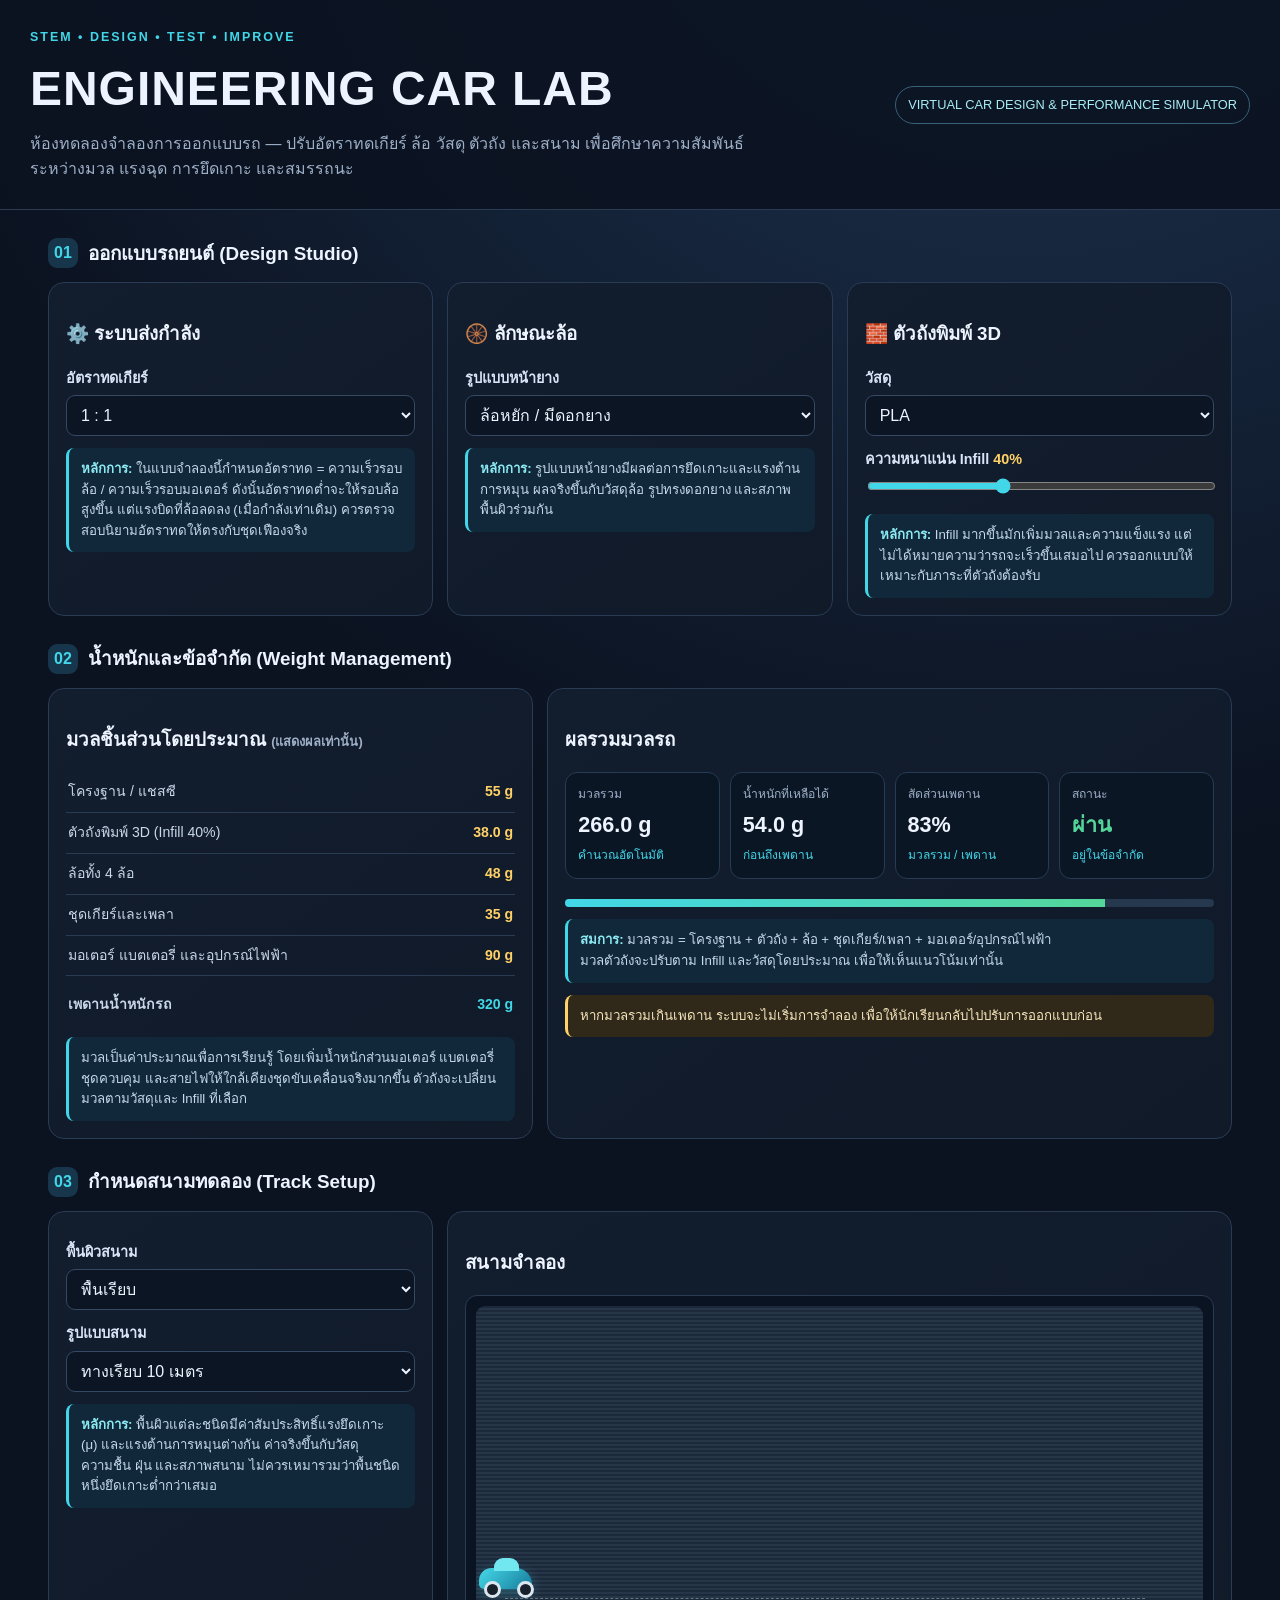
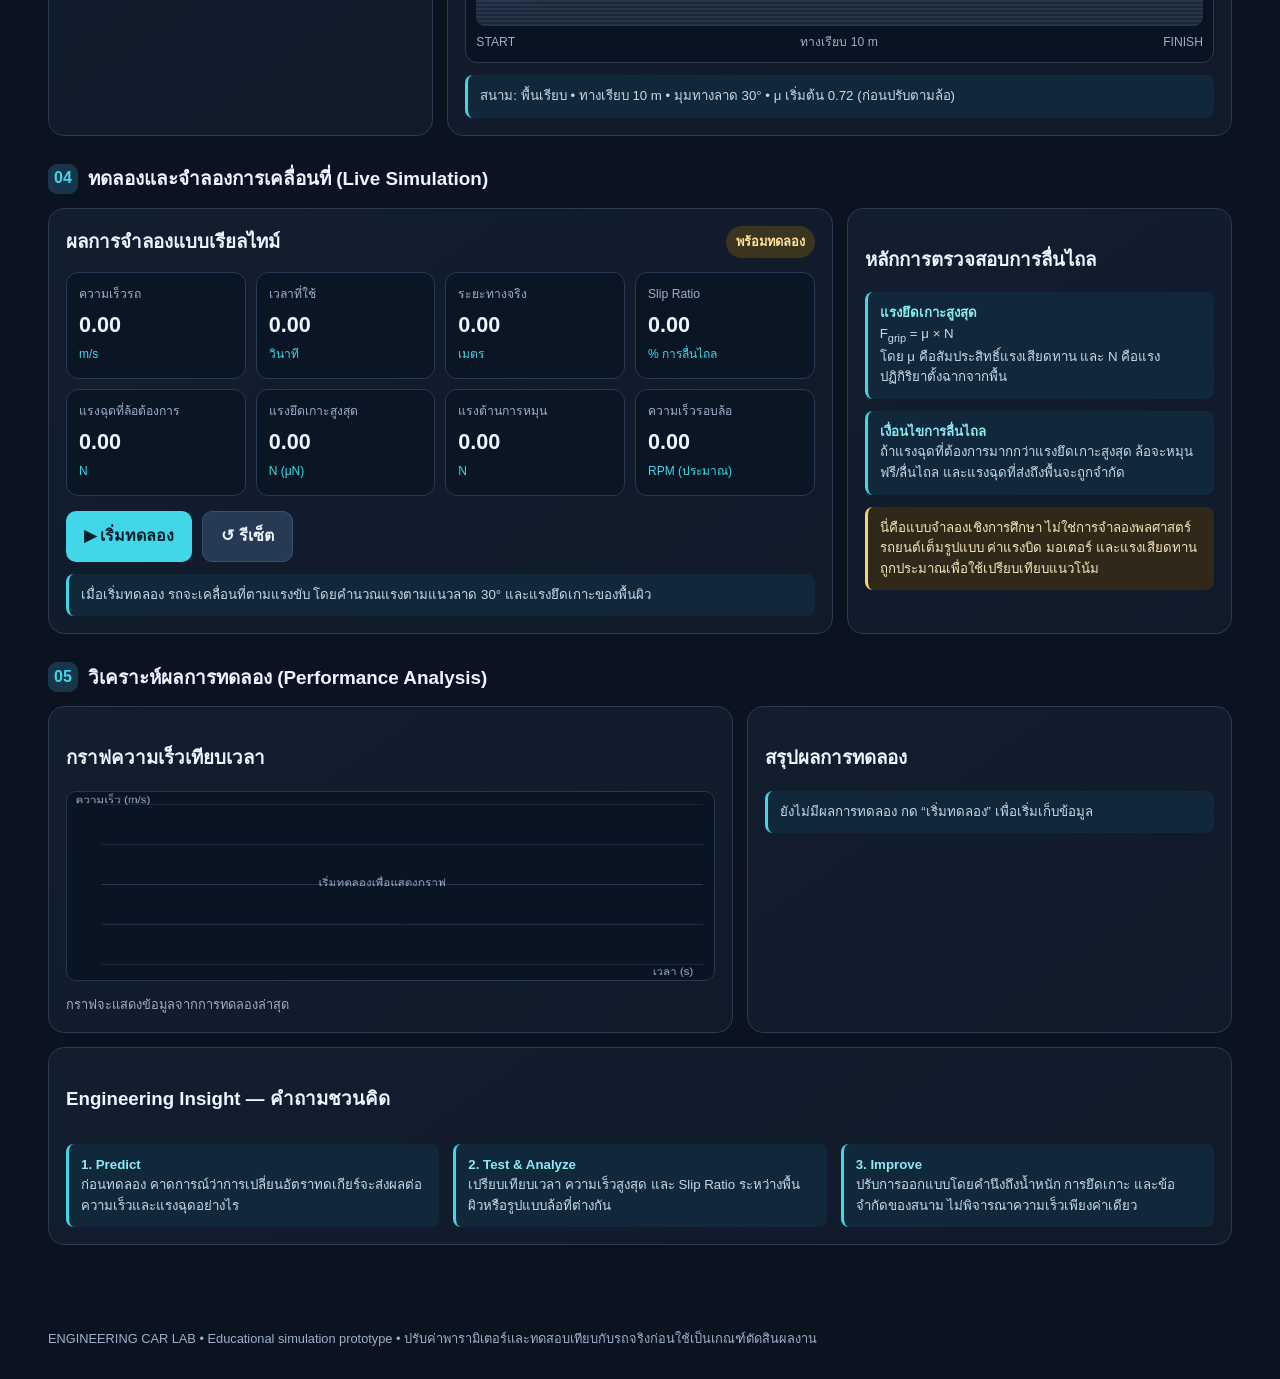
==== index.html @ c61f410b "Add files via upload" ====
<!DOCTYPE html>
<html lang="th">
<head>
<meta charset="UTF-8">
<meta name="viewport" content="width=device-width, initial-scale=1.0">
<meta name="theme-color" content="#101827">
<title>ENGINEERING CAR LAB | Virtual Car Simulator</title>
<style>
:root{--bg:#0b1220;--panel:#121d2e;--panel2:#17253a;--line:#2a3b54;--text:#edf4ff;--muted:#9eb0c8;--cyan:#42d7e8;--yellow:#ffd166;--green:#54d69a;--red:#ff7272;--purple:#a78bfa}
*{box-sizing:border-box}body{margin:0;background:radial-gradient(circle at 80% -10%,#203958 0,transparent 34%),var(--bg);color:var(--text);font-family:Inter,"Noto Sans Thai",Tahoma,sans-serif;line-height:1.55}
header{padding:28px max(20px,calc((100% - 1220px)/2));border-bottom:1px solid var(--line);background:#0b1220dd}
.eyebrow{color:var(--cyan);font-size:.78rem;font-weight:800;letter-spacing:.16em}.hero{display:flex;justify-content:space-between;gap:20px;align-items:center;flex-wrap:wrap}h1{margin:5px 0;font-size:clamp(1.8rem,4vw,3rem);letter-spacing:.02em}.subtitle{color:var(--muted);max-width:720px;margin:0}.tag{border:1px solid #386078;color:#a8edf5;padding:8px 12px;border-radius:999px;font-size:.8rem}
main{max-width:1220px;margin:24px auto;padding:0 18px 60px}.section-title{display:flex;align-items:center;gap:10px;margin:28px 0 14px}.section-title h2{font-size:1.18rem;margin:0}.num{display:grid;place-items:center;width:30px;height:30px;background:#18364b;color:var(--cyan);border-radius:9px;font-weight:800}
.grid{display:grid;grid-template-columns:repeat(12,1fr);gap:14px}.card{background:linear-gradient(145deg,var(--panel),#101a29);border:1px solid var(--line);border-radius:16px;padding:17px;min-width:0}.span-3{grid-column:span 3}.span-4{grid-column:span 4}.span-5{grid-column:span 5}.span-6{grid-column:span 6}.span-7{grid-column:span 7}.span-8{grid-column:span 8}.span-12{grid-column:span 12}
label{display:block;color:#d8e5f7;font-size:.9rem;font-weight:650;margin:12px 0 6px}select,input[type=number],input[type=range]{width:100%}select,input[type=number]{background:#0b1524;border:1px solid #354963;color:var(--text);border-radius:9px;padding:10px;font:inherit}input[type=range]{accent-color:var(--cyan)}.range-row{display:flex;justify-content:space-between;gap:10px;color:var(--muted);font-size:.82rem}.value{color:var(--yellow);font-weight:800}.hint{font-size:.8rem;color:var(--muted);margin:7px 0 0}.info{margin-top:12px;padding:11px 12px;background:#10283a;border-left:3px solid var(--cyan);border-radius:8px;color:#c5d9eb;font-size:.83rem}.info strong{color:#8ceaf3}.warn{border-left-color:var(--yellow);background:#302819;color:#f6e6bc}
button{border:0;border-radius:10px;padding:12px 18px;font:inherit;font-weight:800;cursor:pointer;transition:.15s}button:hover{transform:translateY(-1px);filter:brightness(1.08)}.primary{background:var(--cyan);color:#06202a}.secondary{background:#263a54;color:var(--text);border:1px solid #3a506d}.actions{display:flex;gap:10px;flex-wrap:wrap;margin-top:15px}
.weight-list{display:grid;gap:0;margin-top:10px}.weight-item{display:flex;justify-content:space-between;gap:12px;padding:9px 2px;border-bottom:1px solid var(--line);font-size:.88rem}.weight-item span{color:#c9d8e9}.weight-item strong{color:var(--yellow);white-space:nowrap}.weight-item.total{border:0;margin-top:5px;padding-top:13px;font-weight:800}.weight-item.total strong{color:var(--cyan)}
.kpis{display:grid;grid-template-columns:repeat(4,1fr);gap:10px}.kpi{background:#0b1625;border:1px solid #263b54;border-radius:12px;padding:12px}.kpi small{display:block;color:var(--muted);font-size:.76rem}.kpi strong{font-size:1.35rem;display:block;margin-top:4px}.kpi em{font-style:normal;color:var(--cyan);font-size:.75rem}
.track-wrap{background:#091321;border:1px solid #2a3c54;border-radius:12px;padding:10px;overflow:hidden}.track{height:320px;position:relative;border-radius:9px;overflow:hidden;background:repeating-linear-gradient(0deg,#273548 0 2px,#1b293a 2px 4px)}.track.grass{background:repeating-linear-gradient(135deg,#31583e 0 5px,#294b35 5px 9px)}.track.dust{background:radial-gradient(#a18a5b 1px,transparent 1.5px),#51452f;background-size:10px 10px}.track.slope:after{content:"";position:absolute;left:12%;top:292px;width:55%;height:0;border-top:2px solid #c5d4e4;transform:rotate(-30deg);transform-origin:left center;opacity:.95}.track-line{position:absolute;left:4%;width:88%;top:292px;border-top:1px dashed #dce6ef66}.track.mixed .track-line{left:4%;width:8%;right:auto}.track.slope:not(.mixed) .track-line{display:none}.car{position:absolute;left:4%;top:255px;width:68px;height:37px;transition:left .08s linear,top .08s linear,transform .08s linear;transform-origin:center center;z-index:2}.car-body{position:absolute;left:8px;top:7px;width:53px;height:21px;border-radius:13px 17px 5px 5px;background:linear-gradient(135deg,#46d9e9,#167b9a);box-shadow:0 4px 14px #42d7e855}.car-body:before{content:"";position:absolute;left:15px;top:-10px;width:25px;height:13px;border-radius:9px 9px 0 0;background:#72e7f0}.wheel{position:absolute;bottom:0;width:17px;height:17px;border:3px solid #dce6ef;border-radius:50%;background:#18202b}.wheel.one{left:13px}.wheel.two{right:5px}.wheel.spinning{animation:spin .18s linear infinite}@keyframes spin{to{transform:rotate(360deg)}}
.track-label{display:flex;justify-content:space-between;color:var(--muted);font-size:.76rem;margin-top:7px}.status{display:inline-flex;align-items:center;gap:7px;padding:6px 10px;border-radius:99px;background:#173c31;color:#8cf0bd;font-size:.8rem;font-weight:800}.status.bad{background:#492727;color:#ffaaaa}.status.neutral{background:#3b351f;color:#ffe19a}
table{width:100%;border-collapse:collapse;font-size:.86rem}th,td{padding:9px 8px;border-bottom:1px solid var(--line);text-align:left}th{color:#9fb4ce;font-weight:700}td{color:#e3edf9}.bar{height:8px;background:#26384e;border-radius:9px;overflow:hidden}.bar span{display:block;height:100%;background:linear-gradient(90deg,var(--cyan),var(--green));width:0}
canvas{width:100%;height:190px;background:#0a1523;border:1px solid #26384e;border-radius:10px}
footer{max-width:1220px;margin:auto;padding:0 18px 30px;color:var(--muted);font-size:.8rem}
@media(max-width:850px){.span-3,.span-4,.span-5,.span-6,.span-7,.span-8{grid-column:span 6}.kpis{grid-template-columns:repeat(2,1fr)}}
@media(max-width:560px){.span-3,.span-4,.span-5,.span-6,.span-7,.span-8,.span-12{grid-column:span 12}.kpis{grid-template-columns:repeat(2,1fr)}header{padding:22px 18px}.card{padding:14px}}
</style>
</head>
<body>
<header><div class="hero"><div><div class="eyebrow">STEM • DESIGN • TEST • IMPROVE</div><h1>ENGINEERING CAR LAB</h1><p class="subtitle">ห้องทดลองจำลองการออกแบบรถ — ปรับอัตราทดเกียร์ ล้อ วัสดุ ตัวถัง และสนาม เพื่อศึกษาความสัมพันธ์ระหว่างมวล แรงฉุด การยึดเกาะ และสมรรถนะ</p></div><div class="tag">VIRTUAL CAR DESIGN & PERFORMANCE SIMULATOR</div></div></header>
<main>
<div class="section-title"><span class="num">01</span><h2>ออกแบบรถยนต์ (Design Studio)</h2></div>
<div class="grid">
 <section class="card span-4">
  <h3>⚙️ ระบบส่งกำลัง</h3>
  <label for="gear">อัตราทดเกียร์</label><select id="gear"><option value="0.5">0.5 : 1</option><option value="1" selected>1 : 1</option><option value="2">2 : 1</option></select>
  <div class="info"><strong>หลักการ:</strong> ในแบบจำลองนี้กำหนดอัตราทด = ความเร็วรอบล้อ / ความเร็วรอบมอเตอร์ ดังนั้นอัตราทดต่ำจะให้รอบล้อสูงขึ้น แต่แรงบิดที่ล้อลดลง (เมื่อกำลังเท่าเดิม) ควรตรวจสอบนิยามอัตราทดให้ตรงกับชุดเฟืองจริง</div>
 </section>
 <section class="card span-4">
  <h3>🛞 ลักษณะล้อ</h3>
  <label for="wheel">รูปแบบหน้ายาง</label><select id="wheel"><option value="smooth">ล้อเรียบ</option><option value="tread" selected>ล้อหยัก / มีดอกยาง</option></select>
  <div class="info"><strong>หลักการ:</strong> รูปแบบหน้ายางมีผลต่อการยึดเกาะและแรงต้านการหมุน ผลจริงขึ้นกับวัสดุล้อ รูปทรงดอกยาง และสภาพพื้นผิวร่วมกัน</div>
 </section>
 <section class="card span-4">
  <h3>🧱 ตัวถังพิมพ์ 3D</h3>
  <label for="material">วัสดุ</label><select id="material"><option value="PLA">PLA</option><option value="PETG">PETG</option></select>
  <label for="infill">ความหนาแน่น Infill <span class="value" id="infillVal">40%</span></label><input id="infill" type="range" min="15" max="80" step="5" value="40">
  <div class="info"><strong>หลักการ:</strong> Infill มากขึ้นมักเพิ่มมวลและความแข็งแรง แต่ไม่ได้หมายความว่ารถจะเร็วขึ้นเสมอไป ควรออกแบบให้เหมาะกับภาระที่ตัวถังต้องรับ</div>
 </section>
</div>
<div class="section-title"><span class="num">02</span><h2>น้ำหนักและข้อจำกัด (Weight Management)</h2></div>
<div class="grid">
 <section class="card span-5">
  <h3>มวลชิ้นส่วนโดยประมาณ <span class="hint">(แสดงผลเท่านั้น)</span></h3>
  <div class="weight-list">
   <div class="weight-item"><span>โครงฐาน / แชสซี</span><strong>55 g</strong></div>
   <div class="weight-item"><span>ตัวถังพิมพ์ 3D (Infill 40%)</span><strong id="bodyMassDisplay">38.0 g</strong></div>
   <div class="weight-item"><span>ล้อทั้ง 4 ล้อ</span><strong>48 g</strong></div>
   <div class="weight-item"><span>ชุดเกียร์และเพลา</span><strong>35 g</strong></div>
   <div class="weight-item"><span>มอเตอร์ แบตเตอรี่ และอุปกรณ์ไฟฟ้า</span><strong>90 g</strong></div>
   <div class="weight-item total"><span>เพดานน้ำหนักรถ</span><strong>320 g</strong></div>
  </div>
  <div class="info">มวลเป็นค่าประมาณเพื่อการเรียนรู้ โดยเพิ่มน้ำหนักส่วนมอเตอร์ แบตเตอรี่ ชุดควบคุม และสายไฟให้ใกล้เคียงชุดขับเคลื่อนจริงมากขึ้น ตัวถังจะเปลี่ยนมวลตามวัสดุและ Infill ที่เลือก</div>
 </section>
 <section class="card span-7">
  <h3>ผลรวมมวลรถ</h3><div class="kpis">
   <div class="kpi"><small>มวลรวม</small><strong id="totalMass">— g</strong><em>คำนวณอัตโนมัติ</em></div>
   <div class="kpi"><small>น้ำหนักที่เหลือได้</small><strong id="remaining">— g</strong><em>ก่อนถึงเพดาน</em></div>
   <div class="kpi"><small>สัดส่วนเพดาน</small><strong id="massPct">—%</strong><em>มวลรวม / เพดาน</em></div>
   <div class="kpi"><small>สถานะ</small><strong id="massStatus">—</strong><em id="massStatusSub">ตรวจสอบน้ำหนัก</em></div>
  </div>
  <div style="margin:20px 0 8px" class="bar"><span id="massBar"></span></div>
  <div class="info"><strong>สมการ:</strong> มวลรวม = โครงฐาน + ตัวถัง + ล้อ + ชุดเกียร์/เพลา + มอเตอร์/อุปกรณ์ไฟฟ้า<br>มวลตัวถังจะปรับตาม Infill และวัสดุโดยประมาณ เพื่อให้เห็นแนวโน้มเท่านั้น</div>
  <div class="info warn">หากมวลรวมเกินเพดาน ระบบจะไม่เริ่มการจำลอง เพื่อให้นักเรียนกลับไปปรับการออกแบบก่อน</div>
 </section>
</div>
<div class="section-title"><span class="num">03</span><h2>กำหนดสนามทดลอง (Track Setup)</h2></div>
<div class="grid">
 <section class="card span-4">
  <label for="surface">พื้นผิวสนาม</label><select id="surface"><option value="smooth">พื้นเรียบ</option><option value="dust">พื้นฝุ่น</option><option value="grass">พื้นหญ้า</option></select>
  <label for="course">รูปแบบสนาม</label><select id="course"><option value="flat">ทางเรียบ 10 เมตร</option><option value="slope">ทางลาด 30°</option><option value="mixed">สนามผสม: ทางเรียบ 5 m → ทางลาด 30°</option></select>
  <div class="info"><strong>หลักการ:</strong> พื้นผิวแต่ละชนิดมีค่าสัมประสิทธิ์แรงยึดเกาะ (μ) และแรงต้านการหมุนต่างกัน ค่าจริงขึ้นกับวัสดุ ความชื้น ฝุ่น และสภาพสนาม ไม่ควรเหมารวมว่าพื้นชนิดหนึ่งยึดเกาะต่ำกว่าเสมอ</div>
 </section>
 <section class="card span-8">
  <h3>สนามจำลอง</h3><div class="track-wrap"><div class="track" id="track"><div class="track-line"></div><div class="car" id="car"><div class="car-body"></div><div class="wheel one" id="wheel1"></div><div class="wheel two" id="wheel2"></div></div></div><div class="track-label"><span>START</span><span id="trackMid">ระยะทางจำลอง 10 m</span><span>FINISH</span></div></div>
  <div class="info" id="trackInfo">เลือกพื้นผิวและรูปแบบสนามเพื่อดูคำอธิบายก่อนเริ่มทดลอง</div>
 </section>
</div>
<div class="section-title"><span class="num">04</span><h2>ทดลองและจำลองการเคลื่อนที่ (Live Simulation)</h2></div>
<div class="grid">
 <section class="card span-8">
  <div style="display:flex;justify-content:space-between;gap:12px;align-items:center;flex-wrap:wrap"><h3 style="margin:0">ผลการจำลองแบบเรียลไทม์</h3><span class="status neutral" id="runStatus">พร้อมทดลอง</span></div>
  <div class="kpis" style="margin-top:14px">
   <div class="kpi"><small>ความเร็วรถ</small><strong id="speed">0.00</strong><em>m/s</em></div>
   <div class="kpi"><small>เวลาที่ใช้</small><strong id="time">0.00</strong><em>วินาที</em></div>
   <div class="kpi"><small>ระยะทางจริง</small><strong id="distance">0.00</strong><em>เมตร</em></div>
   <div class="kpi"><small>Slip Ratio</small><strong id="slip">0</strong><em>% การลื่นไถล</em></div>
  </div>
  <div class="kpis" style="margin-top:10px">
   <div class="kpi"><small>แรงฉุดที่ล้อต้องการ</small><strong id="driveForce">0</strong><em>N</em></div>
   <div class="kpi"><small>แรงยึดเกาะสูงสุด</small><strong id="gripForce">0</strong><em>N (μN)</em></div>
   <div class="kpi"><small>แรงต้านการหมุน</small><strong id="rolling">0</strong><em>N</em></div>
   <div class="kpi"><small>ความเร็วรอบล้อ</small><strong id="rpm">0</strong><em>RPM (ประมาณ)</em></div>
  </div>
  <div class="actions"><button class="primary" id="startBtn">▶ เริ่มทดลอง</button><button class="secondary" id="resetBtn">↺ รีเซ็ต</button></div>
  <div class="info" id="explain">เมื่อเริ่มทดลอง รถจะเร่งตามแรงขับที่แบบจำลองกำหนด และตรวจสอบว่าแรงฉุดที่ต้องการมากกว่าแรงยึดเกาะสูงสุดหรือไม่</div>
 </section>
 <section class="card span-4">
  <h3>หลักการตรวจสอบการลื่นไถล</h3>
  <div class="info"><strong>แรงยึดเกาะสูงสุด</strong><br>F<sub>grip</sub> = μ × N<br>โดย μ คือสัมประสิทธิ์แรงเสียดทาน และ N คือแรงปฏิกิริยาตั้งฉากจากพื้น</div>
  <div class="info"><strong>เงื่อนไขการลื่นไถล</strong><br>ถ้าแรงฉุดที่ต้องการมากกว่าแรงยึดเกาะสูงสุด ล้อจะหมุนฟรี/ลื่นไถล และแรงฉุดที่ส่งถึงพื้นจะถูกจำกัด</div>
  <div class="info warn">นี่คือแบบจำลองเชิงการศึกษา ไม่ใช่การจำลองพลศาสตร์รถยนต์เต็มรูปแบบ ค่าแรงบิด มอเตอร์ และแรงเสียดทานถูกประมาณเพื่อใช้เปรียบเทียบแนวโน้ม</div>
 </section>
</div>
<div class="section-title"><span class="num">05</span><h2>วิเคราะห์ผลการทดลอง (Performance Analysis)</h2></div>
<div class="grid">
 <section class="card span-7">
  <h3>กราฟความเร็วเทียบเวลา</h3><canvas id="chart" width="900" height="300"></canvas><p class="hint">กราฟจะแสดงข้อมูลจากการทดลองล่าสุด</p>
 </section>
 <section class="card span-5">
  <h3>สรุปผลการทดลอง</h3><div id="resultSummary" class="info">ยังไม่มีผลการทดลอง กด “เริ่มทดลอง” เพื่อเริ่มเก็บข้อมูล</div>
  </section>
 <section class="card span-12">
  <h3>Engineering Insight — คำถามชวนคิด</h3>
  <div class="grid">
   <div class="span-4"><div class="info"><strong>1. Predict</strong><br>ก่อนทดลอง คาดการณ์ว่าการเปลี่ยนอัตราทดเกียร์จะส่งผลต่อความเร็วและแรงฉุดอย่างไร</div></div>
   <div class="span-4"><div class="info"><strong>2. Test & Analyze</strong><br>เปรียบเทียบเวลา ความเร็วสูงสุด และ Slip Ratio ระหว่างพื้นผิวหรือรูปแบบล้อที่ต่างกัน</div></div>
   <div class="span-4"><div class="info"><strong>3. Improve</strong><br>ปรับการออกแบบโดยคำนึงถึงน้ำหนัก การยึดเกาะ และข้อจำกัดของสนาม ไม่พิจารณาความเร็วเพียงค่าเดียว</div></div>
  </div>
 </section>
</div>
</main>
<footer>ENGINEERING CAR LAB • Educational simulation prototype • ปรับค่าพารามิเตอร์และทดสอบเทียบกับรถจริงก่อนใช้เป็นเกณฑ์ตัดสินผลงาน</footer>
<script>
const $=id=>document.getElementById(id);
const fixedMass={chassis:55,bodyBase:38,wheels:48,gears:35,electrics:90,limit:320};
let running=false,raf=null,samples=[];
const surfaceData={
 smooth:{mu:.72,rr:.025,name:'พื้นเรียบ'},
 dust:{mu:.42,rr:.055,name:'พื้นฝุ่น'},
 grass:{mu:.58,rr:.09,name:'พื้นหญ้า'}
};
const DEG30=Math.PI/6, COS30=Math.cos(DEG30), SIN30=Math.sin(DEG30);
function num(id){return Math.max(0,Number($(id).value)||0)}
function bodyMass(){return fixedMass.bodyBase*(num('infill')/40)*($('material').value==='PETG'?1.08:1)}
function config(){
 const gear=Number($('gear').value)||1;
 const tread=$('wheel').value==='tread';
 const surface=surfaceData[$('surface').value];
 const mass=fixedMass.chassis+bodyMass()+fixedMass.wheels+fixedMass.gears+fixedMass.electrics;
 // แรงบิดมอเตอร์ประมาณ 0.045 N·m; อัตราทดต่ำเพิ่มแรงบิดที่ล้อ
 const motorTorque=.045,wheelRadius=.032,motorRpm=9000;
 const wheelTorque=motorTorque/gear*.82;
 const drive=wheelTorque/wheelRadius;
 const mu=surface.mu*(tread?1.16:.88);
 const rr=surface.rr*(tread?1.12:.9);
 return {gear,tread,mass,limit:fixedMass.limit,mu,rr,drive,motorRpm,wheelRadius,surface};
}
function updateMass(){
 $('infillVal').textContent=num('infill')+'%';
 const c=config(),remaining=c.limit-c.mass,pct=c.mass/c.limit*100;
 $('bodyMassDisplay').textContent=bodyMass().toFixed(1)+' g';
 $('totalMass').textContent=c.mass.toFixed(1)+' g';
 $('remaining').textContent=remaining.toFixed(1)+' g';
 $('massPct').textContent=pct.toFixed(0)+'%';
 $('massStatus').textContent=remaining>=0?'ผ่าน':'เกิน';
 $('massStatus').style.color=remaining>=0?'var(--green)':'var(--red)';
 $('massStatusSub').textContent=remaining>=0?'อยู่ในข้อจำกัด':'ต้องลด Infill หรือปรับวัสดุตัวถัง';
 $('massBar').style.width=Math.min(100,pct)+'%';
 $('massBar').style.background=remaining>=0?'linear-gradient(90deg,var(--cyan),var(--green))':'var(--red)';
 updateTrack();
}
function targetDistance(course){return course==='slope'?5:10}
function trackGeometry(){
 const track=$('track');
 const width=track.clientWidth||800;
 const rampRun=width*.55;
 const rampRise=rampRun*SIN30;
 const startX=width*.12;
 const baseY=292;
 return {width,rampRun,rampRise,startX,baseY};
}
function updateTrack(){
 const surf=$('surface').value,course=$('course').value,track=$('track');
 track.className='track '+(surf==='grass'?'grass':surf==='dust'?'dust':'')+
  (course==='flat'?'':' slope')+(course==='mixed'?' mixed':'');
 const names={flat:'ทางเรียบ 10 m',slope:'ทางลาด 30°',mixed:'ทางเรียบ 5 m → ทางลาด 30°'};
 $('trackMid').textContent=names[course];
 $('trackInfo').textContent=`สนาม: ${surfaceData[surf].name} • ${names[course]} • มุมทางลาด 30° • μ เริ่มต้น ${surfaceData[surf].mu.toFixed(2)} (ก่อนปรับตามล้อ)`;
 placeCar(0,course);
}
function placeCar(x,course){
 const car=$('car'),g=trackGeometry(),carW=68,carH=37;
 let left,top,tilt=0;
 if(course==='flat'){
  const p=Math.max(0,Math.min(1,x/10));
  left=(g.width*.04+p*g.width*.88)-carW/2;
  top=g.baseY-carH;
 }else if(course==='slope'){
  const p=Math.max(0,Math.min(1,x/5));
  const along=p*g.rampRun;
  left=g.startX+along*COS30-carW/2;
  top=g.baseY-along*SIN30-carH;
  tilt=-30;
 }else{
  if(x<=5){
   const p=Math.max(0,Math.min(1,x/5));
   left=(g.width*.04+p*(g.startX-g.width*.04))-carW/2;
   top=g.baseY-carH;
  }else{
   const p=Math.max(0,Math.min(1,(x-5)/5));
   const along=p*g.rampRun;
   left=g.startX+along*COS30-carW/2;
   top=g.baseY-along*SIN30-carH;
   tilt=-30;
  }
 }
 car.style.left=left+'px';
 car.style.top=Math.max(0,Math.min(g.baseY-carH,top))+'px';
 car.style.transform=`rotate(${tilt}deg)`;
}
function drawChart(data){
 const c=$('chart'),ctx=c.getContext('2d'),w=c.width,h=c.height;
 ctx.clearRect(0,0,w,h);ctx.strokeStyle='#2a3b54';ctx.lineWidth=1;
 for(let i=0;i<5;i++){const y=20+i*(h-45)/4;ctx.beginPath();ctx.moveTo(48,y);ctx.lineTo(w-15,y);ctx.stroke();}
 ctx.fillStyle='#9eb0c8';ctx.font='16px sans-serif';ctx.fillText('ความเร็ว (m/s)',12,18);ctx.fillText('เวลา (s)',w-85,h-8);
 if(!data.length){ctx.fillText('เริ่มทดลองเพื่อแสดงกราฟ',w/2-100,h/2);return;}
 const maxT=Math.max(1,data[data.length-1].t),maxV=Math.max(1,...data.map(d=>d.v))*1.15;
 ctx.strokeStyle='#42d7e8';ctx.lineWidth=4;ctx.beginPath();
 data.forEach((d,i)=>{const px=48+d.t/maxT*(w-70),py=h-30-d.v/maxV*(h-60);if(i===0)ctx.moveTo(px,py);else ctx.lineTo(px,py);});
 ctx.stroke();
}
function reset(){
 running=false;if(raf)cancelAnimationFrame(raf);raf=null;
 placeCar(0,$('course').value);
 $('wheel1').classList.remove('spinning');$('wheel2').classList.remove('spinning');
 ['speed','time','distance','slip','driveForce','gripForce','rolling','rpm'].forEach(id=>$(id).textContent='0.00');
 $('runStatus').textContent='พร้อมทดลอง';$('runStatus').className='status neutral';$('startBtn').disabled=false;
 $('explain').textContent='เมื่อเริ่มทดลอง รถจะเคลื่อนที่ตามแรงขับ โดยคำนวณแรงตามแนวลาด 30° และแรงยึดเกาะของพื้นผิว';
 $('resultSummary').textContent='ยังไม่มีผลการทดลอง กด “เริ่มทดลอง” เพื่อเริ่มเก็บข้อมูล';
 samples=[];drawChart([]);
}
function renderLive(s){
 $('speed').textContent=s.v.toFixed(2);$('time').textContent=s.t.toFixed(2);
 $('distance').textContent=s.x.toFixed(2);$('slip').textContent=(s.slip*100).toFixed(1);
 $('driveForce').textContent=s.drive.toFixed(2);$('gripForce').textContent=s.grip.toFixed(2);
 $('rolling').textContent=s.rolling.toFixed(2);
 $('rpm').textContent=(s.v/(2*Math.PI*s.c.wheelRadius)*60*(1+s.slip)).toFixed(0);
 placeCar(s.x,s.course);
 $('wheel1').classList.toggle('spinning',s.slip>.03);$('wheel2').classList.toggle('spinning',s.slip>.03);
 if(s.slip>.03){
  $('runStatus').textContent='ตรวจพบการลื่นไถล';$('runStatus').className='status bad';
  $('explain').textContent=`แรงฉุดที่มอเตอร์ส่งต้องการ ${s.drive.toFixed(2)} N มากกว่าแรงยึดเกาะสูงสุด ${s.grip.toFixed(2)} N จึงเกิดการลื่นไถล`;
 }else if(s.stalled){
  $('runStatus').textContent='แรงขับไม่เพียงพอ';$('runStatus').className='status bad';
  $('explain').textContent='แรงขับไม่เพียงพอที่จะเอาชนะแรงโน้มถ่วงและแรงต้านบนทางลาด รถจึงไม่สามารถไต่ขึ้นต่อได้';
 }else{
  $('runStatus').textContent='รถกำลังเคลื่อนที่';$('runStatus').className='status';
  $('explain').textContent=s.onSlope?'รถกำลังไต่ทางลาด โดยแรงโน้มถ่วงที่ต้านการเคลื่อนที่คำนวณจาก m × g × sin(30°)':'รถกำลังเคลื่อนที่บนทางเรียบ';
 }
}
function finish(r){
 running=false;$('startBtn').disabled=false;
 $('runStatus').textContent=r.passed?'สิ้นสุดการทดลอง':(r.stalled?'หยุดบนทางลาด':'ยังไม่ถึงเส้นชัย');
 $('runStatus').className=r.passed?'status':'status bad';
 $('distance').textContent=r.x.toFixed(2);
 const ending=r.passed?'รถเคลื่อนที่ถึงเส้นชัยแล้ว':r.stalled?'แรงขับไม่เพียงพอ รถจึงหยุดบนทางลาด':'รถยังไม่ถึงระยะเป้าหมายภายในเวลาจำลอง';
 $('resultSummary').innerHTML=`<strong>${r.passed?'ผ่านสนามจำลอง':'ไม่ผ่านสนามจำลอง'}</strong><br>${ending}<br>เวลา ${r.t.toFixed(2)} s • ความเร็วสูงสุด ${r.maxV.toFixed(2)} m/s<br>Slip Ratio สูงสุด ${(r.maxSlip*100).toFixed(1)}%<br>ระยะทาง ${r.x.toFixed(2)} / ${r.target.toFixed(2)} m<br>มวลรถ ${r.c.mass.toFixed(1)} g / เพดาน ${r.c.limit} g<br><span style="color:var(--muted)">เกียร์ ${r.c.gear}:1 • ${r.c.tread?'ล้อหยัก':'ล้อเรียบ'} • ${$('material').value} Infill ${num('infill')}% • ${r.c.surface.name}</span>`;
 drawChart(samples);
 $('explain').textContent=ending+' สามารถปรับอัตราทดเกียร์ พื้นผิว และน้ำหนักเพื่อทดลองซ้ำได้';
}
function run(){
 if(running)return;
 const c=config();
 if(c.mass>c.limit){
  $('runStatus').textContent='น้ำหนักเกิน';$('runStatus').className='status bad';
  $('explain').textContent=`รถมีมวล ${c.mass.toFixed(1)} g เกินเพดาน ${c.limit} g กรุณาลด Infill หรือปรับวัสดุตัวถังก่อนเริ่มทดลอง`;
  return;
 }
 reset();running=true;$('startBtn').disabled=true;
 $('runStatus').textContent='กำลังทดลอง';$('runStatus').className='status';
 const course=$('course').value,target=targetDistance(course),mass=c.mass/1000,g=9.81,dt=.02;
 let t=0,x=0,v=0,maxSlip=0,maxV=0,slip=0,stalledFor=0,stalled=false;
 samples=[];let last=performance.now(),accum=0;
 function step(now){
  if(!running)return;
  accum=Math.min(.15,accum+(now-last)/1000);last=now;
  while(accum>=dt){
   const onSlope=course==='slope'||(course==='mixed'&&x>=5);
   const angle=onSlope?DEG30:0;
   const normal=mass*g*Math.cos(angle);
   const grip=c.mu*normal;
   const gravityAlong=mass*g*Math.sin(angle);
   const rolling=c.rr*normal;
   const traction=Math.min(c.drive,grip);
   slip=c.drive>grip?Math.min(1,(c.drive-grip)/Math.max(c.drive,.001)):0;
   const netForce=traction-rolling-gravityAlong;
   const acceleration=netForce/mass;

   if(v<=0 && acceleration<=0){
    v=0;stalledFor+=dt;
   }else{
    v=Math.max(0,Math.min(5.5,v+acceleration*dt));
    if(v>0)stalledFor=0;
   }
   x+=v*dt;t+=dt;
   maxV=Math.max(maxV,v);maxSlip=Math.max(maxSlip,slip);
   stalled=stalledFor>=1.5;
   if(samples.length===0||t-samples[samples.length-1].t>=.12)samples.push({t,v});
   accum-=dt;
  }
  const onSlope=course==='slope'||(course==='mixed'&&x>=5);
  const angle=onSlope?DEG30:0;
  const normal=mass*g*Math.cos(angle);
  renderLive({t,x,v,slip,drive:c.drive,grip:c.mu*normal,rolling:c.rr*normal,c,course,onSlope,stalled});
  if(x>=target||t>=45||stalled){
   finish({t,x,maxV,maxSlip,c,target,passed:x>=target,stalled});return;
  }
  raf=requestAnimationFrame(step);
 }
 raf=requestAnimationFrame(step);
}
$('startBtn').addEventListener('click',run);
$('resetBtn').addEventListener('click',reset);
['gear','wheel','material','infill'].forEach(id=>$(id).addEventListener('input',()=>{updateMass();if(!running)reset();}));
$('surface').addEventListener('change',()=>{updateTrack();if(!running)reset();});
$('course').addEventListener('change',()=>{updateTrack();if(!running)reset();});
window.addEventListener('resize',()=>{if(!running)placeCar(0,$('course').value);});
updateMass();reset();
</script>
</body>
</html>
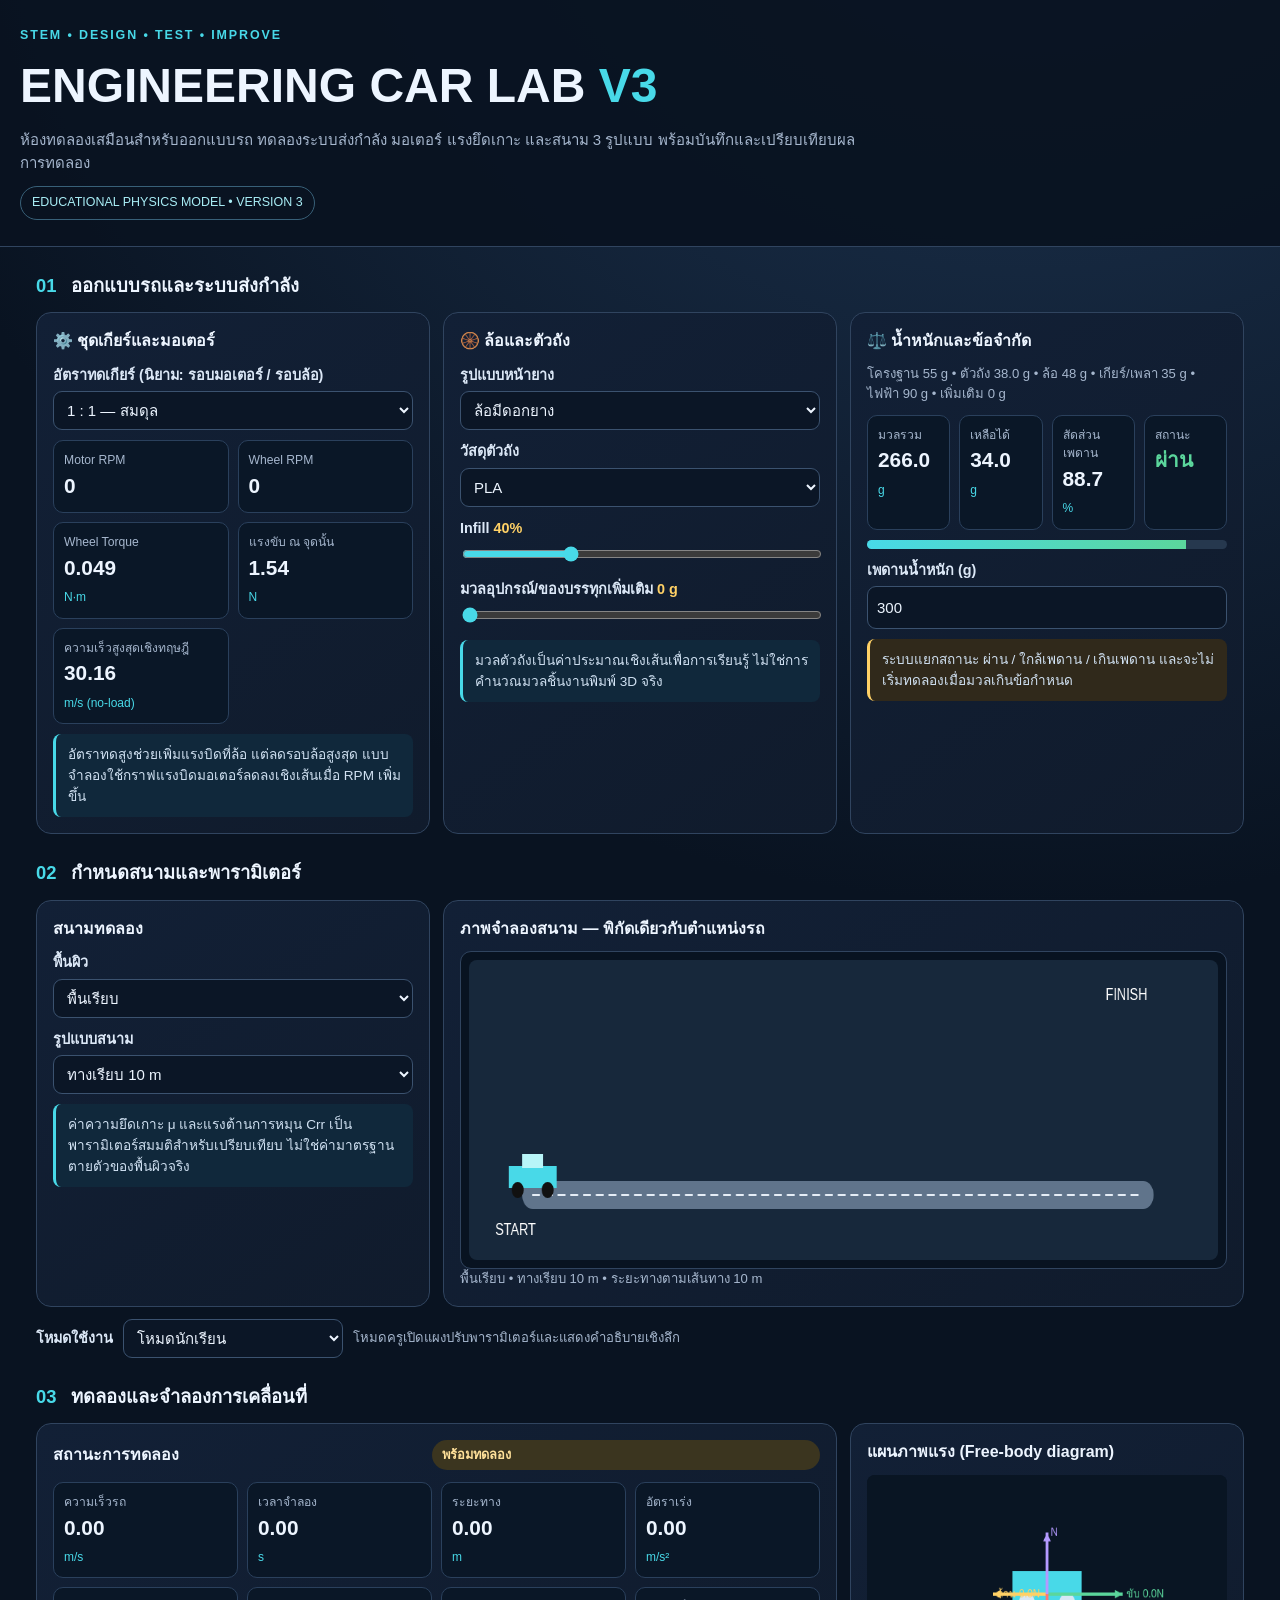
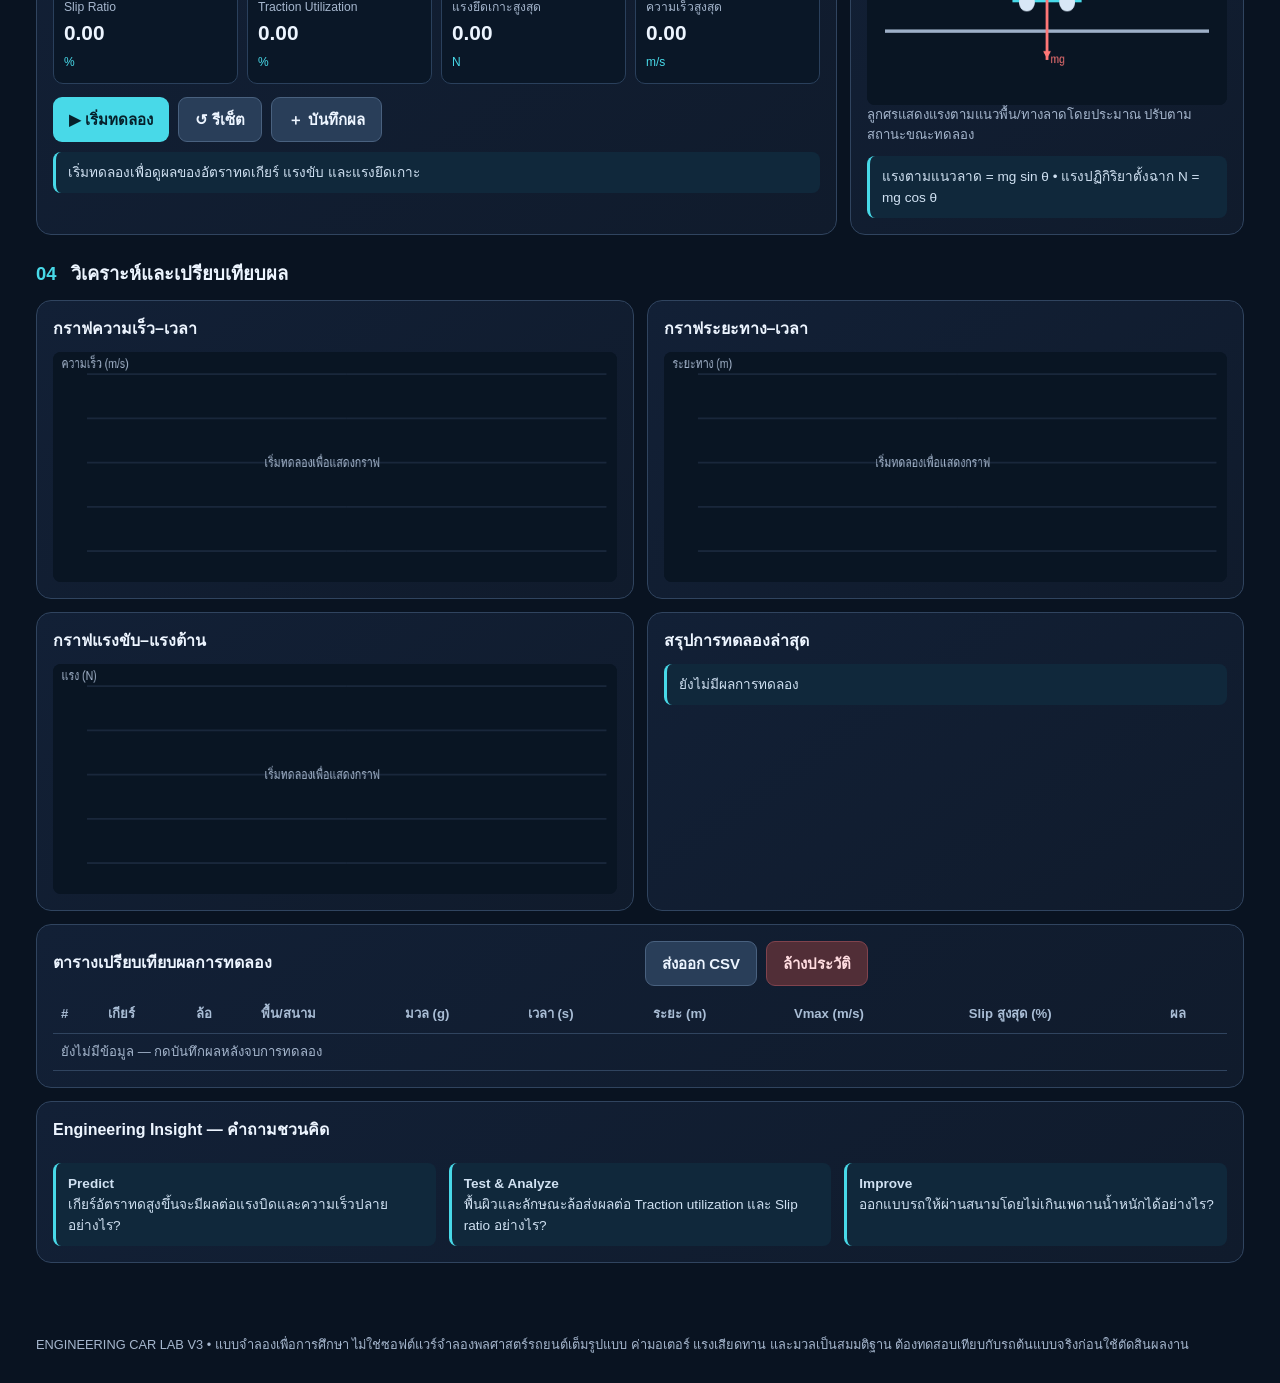
==== commit ebf9097a: "Add files via upload" ====
--- a/index.html
+++ b/index.html
@@ -1,331 +1,226 @@
 <!DOCTYPE html>
 <html lang="th">
 <head>
-<meta charset="UTF-8">
-<meta name="viewport" content="width=device-width, initial-scale=1.0">
-<meta name="theme-color" content="#101827">
-<title>ENGINEERING CAR LAB | Virtual Car Simulator</title>
+<meta charset="UTF-8"><meta name="viewport" content="width=device-width, initial-scale=1">
+<meta name="theme-color" content="#0b1220">
+<title>ENGINEERING CAR LAB V3</title>
 <style>
-:root{--bg:#0b1220;--panel:#121d2e;--panel2:#17253a;--line:#2a3b54;--text:#edf4ff;--muted:#9eb0c8;--cyan:#42d7e8;--yellow:#ffd166;--green:#54d69a;--red:#ff7272;--purple:#a78bfa}
-*{box-sizing:border-box}body{margin:0;background:radial-gradient(circle at 80% -10%,#203958 0,transparent 34%),var(--bg);color:var(--text);font-family:Inter,"Noto Sans Thai",Tahoma,sans-serif;line-height:1.55}
-header{padding:28px max(20px,calc((100% - 1220px)/2));border-bottom:1px solid var(--line);background:#0b1220dd}
-.eyebrow{color:var(--cyan);font-size:.78rem;font-weight:800;letter-spacing:.16em}.hero{display:flex;justify-content:space-between;gap:20px;align-items:center;flex-wrap:wrap}h1{margin:5px 0;font-size:clamp(1.8rem,4vw,3rem);letter-spacing:.02em}.subtitle{color:var(--muted);max-width:720px;margin:0}.tag{border:1px solid #386078;color:#a8edf5;padding:8px 12px;border-radius:999px;font-size:.8rem}
-main{max-width:1220px;margin:24px auto;padding:0 18px 60px}.section-title{display:flex;align-items:center;gap:10px;margin:28px 0 14px}.section-title h2{font-size:1.18rem;margin:0}.num{display:grid;place-items:center;width:30px;height:30px;background:#18364b;color:var(--cyan);border-radius:9px;font-weight:800}
-.grid{display:grid;grid-template-columns:repeat(12,1fr);gap:14px}.card{background:linear-gradient(145deg,var(--panel),#101a29);border:1px solid var(--line);border-radius:16px;padding:17px;min-width:0}.span-3{grid-column:span 3}.span-4{grid-column:span 4}.span-5{grid-column:span 5}.span-6{grid-column:span 6}.span-7{grid-column:span 7}.span-8{grid-column:span 8}.span-12{grid-column:span 12}
-label{display:block;color:#d8e5f7;font-size:.9rem;font-weight:650;margin:12px 0 6px}select,input[type=number],input[type=range]{width:100%}select,input[type=number]{background:#0b1524;border:1px solid #354963;color:var(--text);border-radius:9px;padding:10px;font:inherit}input[type=range]{accent-color:var(--cyan)}.range-row{display:flex;justify-content:space-between;gap:10px;color:var(--muted);font-size:.82rem}.value{color:var(--yellow);font-weight:800}.hint{font-size:.8rem;color:var(--muted);margin:7px 0 0}.info{margin-top:12px;padding:11px 12px;background:#10283a;border-left:3px solid var(--cyan);border-radius:8px;color:#c5d9eb;font-size:.83rem}.info strong{color:#8ceaf3}.warn{border-left-color:var(--yellow);background:#302819;color:#f6e6bc}
-button{border:0;border-radius:10px;padding:12px 18px;font:inherit;font-weight:800;cursor:pointer;transition:.15s}button:hover{transform:translateY(-1px);filter:brightness(1.08)}.primary{background:var(--cyan);color:#06202a}.secondary{background:#263a54;color:var(--text);border:1px solid #3a506d}.actions{display:flex;gap:10px;flex-wrap:wrap;margin-top:15px}
-.weight-list{display:grid;gap:0;margin-top:10px}.weight-item{display:flex;justify-content:space-between;gap:12px;padding:9px 2px;border-bottom:1px solid var(--line);font-size:.88rem}.weight-item span{color:#c9d8e9}.weight-item strong{color:var(--yellow);white-space:nowrap}.weight-item.total{border:0;margin-top:5px;padding-top:13px;font-weight:800}.weight-item.total strong{color:var(--cyan)}
-.kpis{display:grid;grid-template-columns:repeat(4,1fr);gap:10px}.kpi{background:#0b1625;border:1px solid #263b54;border-radius:12px;padding:12px}.kpi small{display:block;color:var(--muted);font-size:.76rem}.kpi strong{font-size:1.35rem;display:block;margin-top:4px}.kpi em{font-style:normal;color:var(--cyan);font-size:.75rem}
-.track-wrap{background:#091321;border:1px solid #2a3c54;border-radius:12px;padding:10px;overflow:hidden}.track{height:320px;position:relative;border-radius:9px;overflow:hidden;background:repeating-linear-gradient(0deg,#273548 0 2px,#1b293a 2px 4px)}.track.grass{background:repeating-linear-gradient(135deg,#31583e 0 5px,#294b35 5px 9px)}.track.dust{background:radial-gradient(#a18a5b 1px,transparent 1.5px),#51452f;background-size:10px 10px}.track.slope:after{content:"";position:absolute;left:12%;top:292px;width:55%;height:0;border-top:2px solid #c5d4e4;transform:rotate(-30deg);transform-origin:left center;opacity:.95}.track-line{position:absolute;left:4%;width:88%;top:292px;border-top:1px dashed #dce6ef66}.track.mixed .track-line{left:4%;width:8%;right:auto}.track.slope:not(.mixed) .track-line{display:none}.car{position:absolute;left:4%;top:255px;width:68px;height:37px;transition:left .08s linear,top .08s linear,transform .08s linear;transform-origin:center center;z-index:2}.car-body{position:absolute;left:8px;top:7px;width:53px;height:21px;border-radius:13px 17px 5px 5px;background:linear-gradient(135deg,#46d9e9,#167b9a);box-shadow:0 4px 14px #42d7e855}.car-body:before{content:"";position:absolute;left:15px;top:-10px;width:25px;height:13px;border-radius:9px 9px 0 0;background:#72e7f0}.wheel{position:absolute;bottom:0;width:17px;height:17px;border:3px solid #dce6ef;border-radius:50%;background:#18202b}.wheel.one{left:13px}.wheel.two{right:5px}.wheel.spinning{animation:spin .18s linear infinite}@keyframes spin{to{transform:rotate(360deg)}}
-.track-label{display:flex;justify-content:space-between;color:var(--muted);font-size:.76rem;margin-top:7px}.status{display:inline-flex;align-items:center;gap:7px;padding:6px 10px;border-radius:99px;background:#173c31;color:#8cf0bd;font-size:.8rem;font-weight:800}.status.bad{background:#492727;color:#ffaaaa}.status.neutral{background:#3b351f;color:#ffe19a}
-table{width:100%;border-collapse:collapse;font-size:.86rem}th,td{padding:9px 8px;border-bottom:1px solid var(--line);text-align:left}th{color:#9fb4ce;font-weight:700}td{color:#e3edf9}.bar{height:8px;background:#26384e;border-radius:9px;overflow:hidden}.bar span{display:block;height:100%;background:linear-gradient(90deg,var(--cyan),var(--green));width:0}
-canvas{width:100%;height:190px;background:#0a1523;border:1px solid #26384e;border-radius:10px}
-footer{max-width:1220px;margin:auto;padding:0 18px 30px;color:var(--muted);font-size:.8rem}
-@media(max-width:850px){.span-3,.span-4,.span-5,.span-6,.span-7,.span-8{grid-column:span 6}.kpis{grid-template-columns:repeat(2,1fr)}}
-@media(max-width:560px){.span-3,.span-4,.span-5,.span-6,.span-7,.span-8,.span-12{grid-column:span 12}.kpis{grid-template-columns:repeat(2,1fr)}header{padding:22px 18px}.card{padding:14px}}
-</style>
-</head>
+:root{--bg:#091321;--panel:#122036;--panel2:#172942;--line:#30445f;--txt:#edf5ff;--muted:#a6b7ce;--cyan:#48d9e8;--green:#5bd69c;--yellow:#ffd166;--red:#ff7777;--purple:#b49aff}
+*{box-sizing:border-box}body{margin:0;background:radial-gradient(circle at 80% -10%,#203958 0,transparent 35%),var(--bg);color:var(--txt);font:15px/1.55 Inter,"Noto Sans Thai",Tahoma,sans-serif}
+header{padding:26px max(18px,calc((100% - 1240px)/2));border-bottom:1px solid var(--line);background:#091321eF}.eyebrow{color:var(--cyan);font-size:.78rem;font-weight:800;letter-spacing:.15em}h1{font-size:clamp(1.8rem,4vw,3rem);margin:4px 0}.sub{color:var(--muted);max-width:850px;margin:0}.tag{display:inline-block;border:1px solid #386078;color:#a8edf5;padding:6px 11px;border-radius:30px;font-size:.78rem;margin-top:12px}
+main{max-width:1240px;margin:22px auto;padding:0 16px 50px}.section{margin:25px 0 12px;font-size:1.15rem}.section b{color:var(--cyan);margin-right:9px}.grid{display:grid;grid-template-columns:repeat(12,minmax(0,1fr));gap:13px}.card{grid-column:span 12;background:linear-gradient(145deg,var(--panel),#101b2c);border:1px solid var(--line);border-radius:15px;padding:16px;min-width:0}.s3{grid-column:span 3}.s4{grid-column:span 4}.s5{grid-column:span 5}.s6{grid-column:span 6}.s7{grid-column:span 7}.s8{grid-column:span 8}
+h3{margin:0 0 10px;font-size:1rem}label{display:block;color:#dce8f7;font-weight:650;margin:10px 0 5px;font-size:.9rem}select,input,button{font:inherit}select,input[type=number]{width:100%;background:#0b1626;color:var(--txt);border:1px solid #3b526f;border-radius:9px;padding:9px}input[type=range]{width:100%;accent-color:var(--cyan)}input:disabled,select:disabled{opacity:.6}
+.row{display:flex;gap:10px;align-items:center;flex-wrap:wrap}.row>*{flex:1}.muted,.hint{color:var(--muted);font-size:.82rem}.value{color:var(--yellow);font-weight:800}.info{background:#10283b;border-left:3px solid var(--cyan);padding:10px 12px;border-radius:8px;color:#d0e1f2;font-size:.85rem;margin-top:10px}.warn{border-left-color:var(--yellow);background:#30291b}.danger{color:var(--red)}.actions{display:flex;gap:9px;flex-wrap:wrap;margin-top:13px}button{border:0;border-radius:9px;padding:10px 16px;font-weight:800;cursor:pointer}.primary{background:var(--cyan);color:#06202a}.secondary{background:#293e59;color:var(--txt);border:1px solid #49617f}.dangerbtn{background:#512e37;color:#ffdce0;border:1px solid #80434d}button:disabled{opacity:.45;cursor:not-allowed}
+.kpis{display:grid;grid-template-columns:repeat(4,minmax(0,1fr));gap:9px}.kpi{background:#0a1727;border:1px solid #2a405c;border-radius:10px;padding:10px;min-width:0}.kpi small{display:block;color:var(--muted);font-size:.76rem}.kpi strong{font-size:1.3rem;display:block;overflow-wrap:anywhere}.kpi em{font-style:normal;color:var(--cyan);font-size:.75rem}
+.pill{display:inline-block;border-radius:20px;padding:5px 10px;background:#203c50;color:#9cecf4;font-size:.8rem;font-weight:800}.pill.good{background:#173c31;color:#8cf0bd}.pill.bad{background:#492727;color:#ffaaaa}.pill.mid{background:#3b351f;color:#ffe19a}
+.trackbox{background:#081321;border:1px solid var(--line);border-radius:11px;padding:8px}canvas{display:block;width:100%;height:230px;border-radius:8px;background:#091523}#trackCanvas{height:300px}
+table{width:100%;border-collapse:collapse;font-size:.82rem;min-width:760px}th,td{padding:8px;border-bottom:1px solid var(--line);text-align:left;white-space:nowrap}th{color:#a9bdd5}td{color:#e4eef9}.tablewrap{overflow:auto}.bar{height:9px;background:#26384e;border-radius:9px;overflow:hidden;margin-top:10px}.bar span{height:100%;display:block;background:linear-gradient(90deg,var(--cyan),var(--green));width:0}
+.teacher{border:1px dashed #7b6bb3;background:#1d1b35}.hidden{display:none!important}.footer{max-width:1240px;margin:auto;padding:0 16px 28px;color:var(--muted);font-size:.8rem}
+@media(max-width:850px){.s3,.s4,.s5,.s6,.s7,.s8{grid-column:span 6}.kpis{grid-template-columns:repeat(2,minmax(0,1fr))}}
+@media(max-width:560px){.s3,.s4,.s5,.s6,.s7,.s8{grid-column:span 12}header{padding:20px 16px}main{padding:0 11px 35px}.card{padding:13px}#trackCanvas{height:230px}canvas{height:190px}}
+</style></head>
 <body>
-<header><div class="hero"><div><div class="eyebrow">STEM • DESIGN • TEST • IMPROVE</div><h1>ENGINEERING CAR LAB</h1><p class="subtitle">ห้องทดลองจำลองการออกแบบรถ — ปรับอัตราทดเกียร์ ล้อ วัสดุ ตัวถัง และสนาม เพื่อศึกษาความสัมพันธ์ระหว่างมวล แรงฉุด การยึดเกาะ และสมรรถนะ</p></div><div class="tag">VIRTUAL CAR DESIGN & PERFORMANCE SIMULATOR</div></div></header>
+<header><div class="eyebrow">STEM • DESIGN • TEST • IMPROVE</div><h1>ENGINEERING CAR LAB <span style="color:var(--cyan)">V3</span></h1><p class="sub">ห้องทดลองเสมือนสำหรับออกแบบรถ ทดลองระบบส่งกำลัง มอเตอร์ แรงยึดเกาะ และสนาม 3 รูปแบบ พร้อมบันทึกและเปรียบเทียบผลการทดลอง</p><span class="tag">EDUCATIONAL PHYSICS MODEL • VERSION 3</span></header>
 <main>
-<div class="section-title"><span class="num">01</span><h2>ออกแบบรถยนต์ (Design Studio)</h2></div>
-<div class="grid">
- <section class="card span-4">
-  <h3>⚙️ ระบบส่งกำลัง</h3>
-  <label for="gear">อัตราทดเกียร์</label><select id="gear"><option value="0.5">0.5 : 1</option><option value="1" selected>1 : 1</option><option value="2">2 : 1</option></select>
-  <div class="info"><strong>หลักการ:</strong> ในแบบจำลองนี้กำหนดอัตราทด = ความเร็วรอบล้อ / ความเร็วรอบมอเตอร์ ดังนั้นอัตราทดต่ำจะให้รอบล้อสูงขึ้น แต่แรงบิดที่ล้อลดลง (เมื่อกำลังเท่าเดิม) ควรตรวจสอบนิยามอัตราทดให้ตรงกับชุดเฟืองจริง</div>
- </section>
- <section class="card span-4">
-  <h3>🛞 ลักษณะล้อ</h3>
-  <label for="wheel">รูปแบบหน้ายาง</label><select id="wheel"><option value="smooth">ล้อเรียบ</option><option value="tread" selected>ล้อหยัก / มีดอกยาง</option></select>
-  <div class="info"><strong>หลักการ:</strong> รูปแบบหน้ายางมีผลต่อการยึดเกาะและแรงต้านการหมุน ผลจริงขึ้นกับวัสดุล้อ รูปทรงดอกยาง และสภาพพื้นผิวร่วมกัน</div>
- </section>
- <section class="card span-4">
-  <h3>🧱 ตัวถังพิมพ์ 3D</h3>
-  <label for="material">วัสดุ</label><select id="material"><option value="PLA">PLA</option><option value="PETG">PETG</option></select>
-  <label for="infill">ความหนาแน่น Infill <span class="value" id="infillVal">40%</span></label><input id="infill" type="range" min="15" max="80" step="5" value="40">
-  <div class="info"><strong>หลักการ:</strong> Infill มากขึ้นมักเพิ่มมวลและความแข็งแรง แต่ไม่ได้หมายความว่ารถจะเร็วขึ้นเสมอไป ควรออกแบบให้เหมาะกับภาระที่ตัวถังต้องรับ</div>
- </section>
-</div>
-<div class="section-title"><span class="num">02</span><h2>น้ำหนักและข้อจำกัด (Weight Management)</h2></div>
-<div class="grid">
- <section class="card span-5">
-  <h3>มวลชิ้นส่วนโดยประมาณ <span class="hint">(แสดงผลเท่านั้น)</span></h3>
-  <div class="weight-list">
-   <div class="weight-item"><span>โครงฐาน / แชสซี</span><strong>55 g</strong></div>
-   <div class="weight-item"><span>ตัวถังพิมพ์ 3D (Infill 40%)</span><strong id="bodyMassDisplay">38.0 g</strong></div>
-   <div class="weight-item"><span>ล้อทั้ง 4 ล้อ</span><strong>48 g</strong></div>
-   <div class="weight-item"><span>ชุดเกียร์และเพลา</span><strong>35 g</strong></div>
-   <div class="weight-item"><span>มอเตอร์ แบตเตอรี่ และอุปกรณ์ไฟฟ้า</span><strong>90 g</strong></div>
-   <div class="weight-item total"><span>เพดานน้ำหนักรถ</span><strong>320 g</strong></div>
-  </div>
-  <div class="info">มวลเป็นค่าประมาณเพื่อการเรียนรู้ โดยเพิ่มน้ำหนักส่วนมอเตอร์ แบตเตอรี่ ชุดควบคุม และสายไฟให้ใกล้เคียงชุดขับเคลื่อนจริงมากขึ้น ตัวถังจะเปลี่ยนมวลตามวัสดุและ Infill ที่เลือก</div>
- </section>
- <section class="card span-7">
-  <h3>ผลรวมมวลรถ</h3><div class="kpis">
-   <div class="kpi"><small>มวลรวม</small><strong id="totalMass">— g</strong><em>คำนวณอัตโนมัติ</em></div>
-   <div class="kpi"><small>น้ำหนักที่เหลือได้</small><strong id="remaining">— g</strong><em>ก่อนถึงเพดาน</em></div>
-   <div class="kpi"><small>สัดส่วนเพดาน</small><strong id="massPct">—%</strong><em>มวลรวม / เพดาน</em></div>
-   <div class="kpi"><small>สถานะ</small><strong id="massStatus">—</strong><em id="massStatusSub">ตรวจสอบน้ำหนัก</em></div>
-  </div>
-  <div style="margin:20px 0 8px" class="bar"><span id="massBar"></span></div>
-  <div class="info"><strong>สมการ:</strong> มวลรวม = โครงฐาน + ตัวถัง + ล้อ + ชุดเกียร์/เพลา + มอเตอร์/อุปกรณ์ไฟฟ้า<br>มวลตัวถังจะปรับตาม Infill และวัสดุโดยประมาณ เพื่อให้เห็นแนวโน้มเท่านั้น</div>
-  <div class="info warn">หากมวลรวมเกินเพดาน ระบบจะไม่เริ่มการจำลอง เพื่อให้นักเรียนกลับไปปรับการออกแบบก่อน</div>
- </section>
-</div>
-<div class="section-title"><span class="num">03</span><h2>กำหนดสนามทดลอง (Track Setup)</h2></div>
-<div class="grid">
- <section class="card span-4">
-  <label for="surface">พื้นผิวสนาม</label><select id="surface"><option value="smooth">พื้นเรียบ</option><option value="dust">พื้นฝุ่น</option><option value="grass">พื้นหญ้า</option></select>
-  <label for="course">รูปแบบสนาม</label><select id="course"><option value="flat">ทางเรียบ 10 เมตร</option><option value="slope">ทางลาด 30°</option><option value="mixed">สนามผสม: ทางเรียบ 5 m → ทางลาด 30°</option></select>
-  <div class="info"><strong>หลักการ:</strong> พื้นผิวแต่ละชนิดมีค่าสัมประสิทธิ์แรงยึดเกาะ (μ) และแรงต้านการหมุนต่างกัน ค่าจริงขึ้นกับวัสดุ ความชื้น ฝุ่น และสภาพสนาม ไม่ควรเหมารวมว่าพื้นชนิดหนึ่งยึดเกาะต่ำกว่าเสมอ</div>
- </section>
- <section class="card span-8">
-  <h3>สนามจำลอง</h3><div class="track-wrap"><div class="track" id="track"><div class="track-line"></div><div class="car" id="car"><div class="car-body"></div><div class="wheel one" id="wheel1"></div><div class="wheel two" id="wheel2"></div></div></div><div class="track-label"><span>START</span><span id="trackMid">ระยะทางจำลอง 10 m</span><span>FINISH</span></div></div>
-  <div class="info" id="trackInfo">เลือกพื้นผิวและรูปแบบสนามเพื่อดูคำอธิบายก่อนเริ่มทดลอง</div>
- </section>
-</div>
-<div class="section-title"><span class="num">04</span><h2>ทดลองและจำลองการเคลื่อนที่ (Live Simulation)</h2></div>
-<div class="grid">
- <section class="card span-8">
-  <div style="display:flex;justify-content:space-between;gap:12px;align-items:center;flex-wrap:wrap"><h3 style="margin:0">ผลการจำลองแบบเรียลไทม์</h3><span class="status neutral" id="runStatus">พร้อมทดลอง</span></div>
-  <div class="kpis" style="margin-top:14px">
-   <div class="kpi"><small>ความเร็วรถ</small><strong id="speed">0.00</strong><em>m/s</em></div>
-   <div class="kpi"><small>เวลาที่ใช้</small><strong id="time">0.00</strong><em>วินาที</em></div>
-   <div class="kpi"><small>ระยะทางจริง</small><strong id="distance">0.00</strong><em>เมตร</em></div>
-   <div class="kpi"><small>Slip Ratio</small><strong id="slip">0</strong><em>% การลื่นไถล</em></div>
-  </div>
-  <div class="kpis" style="margin-top:10px">
-   <div class="kpi"><small>แรงฉุดที่ล้อต้องการ</small><strong id="driveForce">0</strong><em>N</em></div>
-   <div class="kpi"><small>แรงยึดเกาะสูงสุด</small><strong id="gripForce">0</strong><em>N (μN)</em></div>
-   <div class="kpi"><small>แรงต้านการหมุน</small><strong id="rolling">0</strong><em>N</em></div>
-   <div class="kpi"><small>ความเร็วรอบล้อ</small><strong id="rpm">0</strong><em>RPM (ประมาณ)</em></div>
-  </div>
-  <div class="actions"><button class="primary" id="startBtn">▶ เริ่มทดลอง</button><button class="secondary" id="resetBtn">↺ รีเซ็ต</button></div>
-  <div class="info" id="explain">เมื่อเริ่มทดลอง รถจะเร่งตามแรงขับที่แบบจำลองกำหนด และตรวจสอบว่าแรงฉุดที่ต้องการมากกว่าแรงยึดเกาะสูงสุดหรือไม่</div>
- </section>
- <section class="card span-4">
-  <h3>หลักการตรวจสอบการลื่นไถล</h3>
-  <div class="info"><strong>แรงยึดเกาะสูงสุด</strong><br>F<sub>grip</sub> = μ × N<br>โดย μ คือสัมประสิทธิ์แรงเสียดทาน และ N คือแรงปฏิกิริยาตั้งฉากจากพื้น</div>
-  <div class="info"><strong>เงื่อนไขการลื่นไถล</strong><br>ถ้าแรงฉุดที่ต้องการมากกว่าแรงยึดเกาะสูงสุด ล้อจะหมุนฟรี/ลื่นไถล และแรงฉุดที่ส่งถึงพื้นจะถูกจำกัด</div>
-  <div class="info warn">นี่คือแบบจำลองเชิงการศึกษา ไม่ใช่การจำลองพลศาสตร์รถยนต์เต็มรูปแบบ ค่าแรงบิด มอเตอร์ และแรงเสียดทานถูกประมาณเพื่อใช้เปรียบเทียบแนวโน้ม</div>
- </section>
-</div>
-<div class="section-title"><span class="num">05</span><h2>วิเคราะห์ผลการทดลอง (Performance Analysis)</h2></div>
-<div class="grid">
- <section class="card span-7">
-  <h3>กราฟความเร็วเทียบเวลา</h3><canvas id="chart" width="900" height="300"></canvas><p class="hint">กราฟจะแสดงข้อมูลจากการทดลองล่าสุด</p>
- </section>
- <section class="card span-5">
-  <h3>สรุปผลการทดลอง</h3><div id="resultSummary" class="info">ยังไม่มีผลการทดลอง กด “เริ่มทดลอง” เพื่อเริ่มเก็บข้อมูล</div>
-  </section>
- <section class="card span-12">
-  <h3>Engineering Insight — คำถามชวนคิด</h3>
-  <div class="grid">
-   <div class="span-4"><div class="info"><strong>1. Predict</strong><br>ก่อนทดลอง คาดการณ์ว่าการเปลี่ยนอัตราทดเกียร์จะส่งผลต่อความเร็วและแรงฉุดอย่างไร</div></div>
-   <div class="span-4"><div class="info"><strong>2. Test & Analyze</strong><br>เปรียบเทียบเวลา ความเร็วสูงสุด และ Slip Ratio ระหว่างพื้นผิวหรือรูปแบบล้อที่ต่างกัน</div></div>
-   <div class="span-4"><div class="info"><strong>3. Improve</strong><br>ปรับการออกแบบโดยคำนึงถึงน้ำหนัก การยึดเกาะ และข้อจำกัดของสนาม ไม่พิจารณาความเร็วเพียงค่าเดียว</div></div>
-  </div>
- </section>
-</div>
-</main>
-<footer>ENGINEERING CAR LAB • Educational simulation prototype • ปรับค่าพารามิเตอร์และทดสอบเทียบกับรถจริงก่อนใช้เป็นเกณฑ์ตัดสินผลงาน</footer>
+<h2 class="section"><b>01</b> ออกแบบรถและระบบส่งกำลัง</h2>
+<div class="grid">
+<section class="card s4"><h3>⚙️ ชุดเกียร์และมอเตอร์</h3>
+<label for="gear">อัตราทดเกียร์ (นิยาม: รอบมอเตอร์ / รอบล้อ)</label><select id="gear"><option value=".5">0.5 : 1 — เน้นความเร็วรอบล้อ</option><option value="1" selected>1 : 1 — สมดุล</option><option value="2">2 : 1 — เน้นแรงบิด</option><option value="3">3 : 1 — แรงบิดสูง</option></select>
+<div class="kpis" style="grid-template-columns:repeat(2,1fr);margin-top:10px"><div class="kpi"><small>Motor RPM</small><strong id="motorRpm">0</strong></div><div class="kpi"><small>Wheel RPM</small><strong id="wheelRpm">0</strong></div><div class="kpi"><small>Wheel Torque</small><strong id="wheelTorque">0.000</strong><em>N·m</em></div><div class="kpi"><small>แรงขับ ณ จุดนั้น</small><strong id="driveForce">0.00</strong><em>N</em></div><div class="kpi"><small>ความเร็วสูงสุดเชิงทฤษฎี</small><strong id="theorySpeed">0.00</strong><em>m/s (no-load)</em></div></div>
+<div class="info">อัตราทดสูงช่วยเพิ่มแรงบิดที่ล้อ แต่ลดรอบล้อสูงสุด แบบจำลองใช้กราฟแรงบิดมอเตอร์ลดลงเชิงเส้นเมื่อ RPM เพิ่มขึ้น</div></section>
+<section class="card s4"><h3>🛞 ล้อและตัวถัง</h3>
+<label for="wheel">รูปแบบหน้ายาง</label><select id="wheel"><option value="smooth">ล้อเรียบ</option><option value="tread" selected>ล้อมีดอกยาง</option></select>
+<label for="material">วัสดุตัวถัง</label><select id="material"><option value="PLA">PLA</option><option value="PETG">PETG</option></select>
+<label for="infill">Infill <span class="value" id="infillVal">40%</span></label><input id="infill" type="range" min="15" max="100" step="5" value="40">
+<label for="extraMass">มวลอุปกรณ์/ของบรรทุกเพิ่มเติม <span class="value" id="extraVal">0 g</span></label><input id="extraMass" type="range" min="0" max="100" step="5" value="0">
+<div class="info">มวลตัวถังเป็นค่าประมาณเชิงเส้นเพื่อการเรียนรู้ ไม่ใช่การคำนวณมวลชิ้นงานพิมพ์ 3D จริง</div></section>
+<section class="card s4"><h3>⚖️ น้ำหนักและข้อจำกัด</h3>
+<div id="massItems" class="muted">โครงฐาน 55 g • ตัวถัง — g • ล้อ 48 g • เกียร์/เพลา 35 g • ไฟฟ้า 90 g</div>
+<div class="kpis" style="margin-top:10px"><div class="kpi"><small>มวลรวม</small><strong id="totalMass">—</strong><em>g</em></div><div class="kpi"><small>เหลือได้</small><strong id="remaining">—</strong><em>g</em></div><div class="kpi"><small>สัดส่วนเพดาน</small><strong id="massPct">—</strong><em>%</em></div><div class="kpi"><small>สถานะ</small><strong id="massStatus">—</strong></div></div>
+<div class="bar"><span id="massBar"></span></div>
+<label for="massLimit">เพดานน้ำหนัก (g)</label><input id="massLimit" type="number" min="100" max="1000" step="5" value="300">
+<div class="info warn">ระบบแยกสถานะ ผ่าน / ใกล้เพดาน / เกินเพดาน และจะไม่เริ่มทดลองเมื่อมวลเกินข้อกำหนด</div></section>
+</div>
+<h2 class="section"><b>02</b> กำหนดสนามและพารามิเตอร์</h2>
+<div class="grid">
+<section class="card s4"><h3>สนามทดลอง</h3><label for="surface">พื้นผิว</label><select id="surface"><option value="smooth">พื้นเรียบ</option><option value="dust">พื้นฝุ่น</option><option value="grass">พื้นหญ้า</option></select>
+<label for="course">รูปแบบสนาม</label><select id="course"><option value="flat">ทางเรียบ 10 m</option><option value="slope">ทางลาด 30° ระยะตามแนวลาด 5 m</option><option value="mixed">สนามผสม: ทางเรียบ 5 m + ทางลาด 5 m</option></select>
+<div class="info">ค่าความยึดเกาะ μ และแรงต้านการหมุน Crr เป็นพารามิเตอร์สมมติสำหรับเปรียบเทียบ ไม่ใช่ค่ามาตรฐานตายตัวของพื้นผิวจริง</div></section>
+<section class="card s8"><h3>ภาพจำลองสนาม — พิกัดเดียวกับตำแหน่งรถ</h3><div class="trackbox"><canvas id="trackCanvas" width="1000" height="300"></canvas></div><div id="trackInfo" class="hint">สนามพร้อมแล้ว</div></section>
+<section class="card s12 teacher hidden" id="teacherPanel"><h3>🧑‍🏫 โหมดครู — ปรับค่าพารามิเตอร์ของแบบจำลอง</h3><div class="grid">
+<div class="s3"><label for="stallTorque">Stall torque (N·m)</label><input id="stallTorque" type="number" min=".01" max=".3" step=".005" value=".06"></div>
+<div class="s3"><label for="noLoadRpm">No-load RPM</label><input id="noLoadRpm" type="number" min="1000" max="30000" step="500" value="9000"></div>
+<div class="s3"><label for="efficiency">ประสิทธิภาพเกียร์</label><input id="efficiency" type="number" min=".3" max="1" step=".01" value=".82"></div>
+<div class="s3"><label for="gripFactor">ตัวคูณแรงยึดเกาะล้อหยัก</label><input id="gripFactor" type="number" min=".8" max="1.5" step=".01" value="1.12"></div>
+<div class="s3"><label for="muSmooth">μ พื้นเรียบ</label><input id="muSmooth" type="number" min=".1" max="1.5" step=".01" value=".72"></div>
+<div class="s3"><label for="muDust">μ พื้นฝุ่น</label><input id="muDust" type="number" min=".1" max="1.5" step=".01" value=".42"></div>
+<div class="s3"><label for="muGrass">μ พื้นหญ้า</label><input id="muGrass" type="number" min=".1" max="1.5" step=".01" value=".58"></div>
+<div class="s3"><label for="rrFactor">ตัวคูณ Crr</label><input id="rrFactor" type="number" min=".5" max="2" step=".05" value="1"></div>
+</div><p class="hint">ค่าที่แก้ไขมีผลกับการทดลองครั้งถัดไปเท่านั้น</p></section>
+</div>
+<div class="row" style="margin-top:12px"><label style="margin:0;flex:0 0 auto" for="mode">โหมดใช้งาน</label><select id="mode" style="max-width:220px"><option value="student">โหมดนักเรียน</option><option value="teacher">โหมดครู</option></select><span class="muted">โหมดครูเปิดแผงปรับพารามิเตอร์และแสดงคำอธิบายเชิงลึก</span></div>
+<h2 class="section"><b>03</b> ทดลองและจำลองการเคลื่อนที่</h2>
+<div class="grid">
+<section class="card s8"><div class="row"><h3 style="margin:0">สถานะการทดลอง</h3><span id="status" class="pill mid">พร้อมทดลอง</span></div>
+<div class="kpis" style="margin-top:12px"><div class="kpi"><small>ความเร็วรถ</small><strong id="speed">0.00</strong><em>m/s</em></div><div class="kpi"><small>เวลาจำลอง</small><strong id="time">0.00</strong><em>s</em></div><div class="kpi"><small>ระยะทาง</small><strong id="distance">0.00</strong><em>m</em></div><div class="kpi"><small>อัตราเร่ง</small><strong id="accel">0.00</strong><em>m/s²</em></div>
+<div class="kpi"><small>Slip Ratio</small><strong id="slip">0.0</strong><em>%</em></div><div class="kpi"><small>Traction Utilization</small><strong id="util">0.0</strong><em>%</em></div><div class="kpi"><small>แรงยึดเกาะสูงสุด</small><strong id="grip">0.00</strong><em>N</em></div><div class="kpi"><small>ความเร็วสูงสุด</small><strong id="maxSpeed">0.00</strong><em>m/s</em></div></div>
+<div class="actions"><button class="primary" id="start">▶ เริ่มทดลอง</button><button class="secondary" id="reset">↺ รีเซ็ต</button><button class="secondary" id="save">＋ บันทึกผล</button></div><div id="explain" class="info">เริ่มทดลองเพื่อดูผลของอัตราทดเกียร์ แรงขับ และแรงยึดเกาะ</div></section>
+<section class="card s4"><h3>แผนภาพแรง (Free-body diagram)</h3><canvas id="forceCanvas" width="500" height="280"></canvas><div class="hint">ลูกศรแสดงแรงตามแนวพื้น/ทางลาดโดยประมาณ ปรับตามสถานะขณะทดลอง</div><div id="theory" class="info">แรงตามแนวลาด = mg sin θ • แรงปฏิกิริยาตั้งฉาก N = mg cos θ</div></section>
+</div>
+<h2 class="section"><b>04</b> วิเคราะห์และเปรียบเทียบผล</h2>
+<div class="grid">
+<section class="card s6"><h3>กราฟความเร็ว–เวลา</h3><canvas id="speedChart" width="800" height="260"></canvas></section>
+<section class="card s6"><h3>กราฟระยะทาง–เวลา</h3><canvas id="distanceChart" width="800" height="260"></canvas></section>
+<section class="card s6"><h3>กราฟแรงขับ–แรงต้าน</h3><canvas id="forceChart" width="800" height="260"></canvas></section>
+<section class="card s6"><h3>สรุปการทดลองล่าสุด</h3><div id="summary" class="info">ยังไม่มีผลการทดลอง</div></section>
+<section class="card s12"><div class="row"><h3 style="margin:0">ตารางเปรียบเทียบผลการทดลอง</h3><div class="actions" style="margin:0"><button class="secondary" id="csv">ส่งออก CSV</button><button class="dangerbtn" id="clear">ล้างประวัติ</button></div></div><div class="tablewrap" style="margin-top:10px"><table><thead><tr><th>#</th><th>เกียร์</th><th>ล้อ</th><th>พื้น/สนาม</th><th>มวล (g)</th><th>เวลา (s)</th><th>ระยะ (m)</th><th>Vmax (m/s)</th><th>Slip สูงสุด (%)</th><th>ผล</th></tr></thead><tbody id="history"><tr><td colspan="10" class="muted">ยังไม่มีข้อมูล — กดบันทึกผลหลังจบการทดลอง</td></tr></tbody></table></div></section>
+<section class="card s12"><h3>Engineering Insight — คำถามชวนคิด</h3><div class="grid"><div class="s4 info"><b>Predict</b><br>เกียร์อัตราทดสูงขึ้นจะมีผลต่อแรงบิดและความเร็วปลายอย่างไร?</div><div class="s4 info"><b>Test & Analyze</b><br>พื้นผิวและลักษณะล้อส่งผลต่อ Traction utilization และ Slip ratio อย่างไร?</div><div class="s4 info"><b>Improve</b><br>ออกแบบรถให้ผ่านสนามโดยไม่เกินเพดานน้ำหนักได้อย่างไร?</div></div></section>
+</div>
+</main><footer class="footer">ENGINEERING CAR LAB V3 • แบบจำลองเพื่อการศึกษา ไม่ใช่ซอฟต์แวร์จำลองพลศาสตร์รถยนต์เต็มรูปแบบ ค่ามอเตอร์ แรงเสียดทาน และมวลเป็นสมมติฐาน ต้องทดสอบเทียบกับรถต้นแบบจริงก่อนใช้ตัดสินผลงาน</footer>
 <script>
+'use strict';
 const $=id=>document.getElementById(id);
-const fixedMass={chassis:55,bodyBase:38,wheels:48,gears:35,electrics:90,limit:320};
-let running=false,raf=null,samples=[];
-const surfaceData={
- smooth:{mu:.72,rr:.025,name:'พื้นเรียบ'},
- dust:{mu:.42,rr:.055,name:'พื้นฝุ่น'},
- grass:{mu:.58,rr:.09,name:'พื้นหญ้า'}
-};
-const DEG30=Math.PI/6, COS30=Math.cos(DEG30), SIN30=Math.sin(DEG30);
-function num(id){return Math.max(0,Number($(id).value)||0)}
-function bodyMass(){return fixedMass.bodyBase*(num('infill')/40)*($('material').value==='PETG'?1.08:1)}
+const base={chassis:55,body:38,wheels:48,gears:35,electrics:90};
+const surfaces={smooth:{name:'พื้นเรียบ',mu:.72,rr:.025},dust:{name:'พื้นฝุ่น',mu:.42,rr:.055},grass:{name:'พื้นหญ้า',mu:.58,rr:.09}};
+let running=false,raf=0,latest=null,samples=[],history=[],lastState=null;
+const g=9.81,radius=.032,eff=()=>clamp(val('efficiency'),.3,1);
+function clamp(x,a,b){return Math.max(a,Math.min(b,x))}
+function val(id){return Number($(id).value)||0}
+function massBody(){return base.body*(val('infill')/40)*($('material').value==='PETG'?1.08:1)}
 function config(){
- const gear=Number($('gear').value)||1;
- const tread=$('wheel').value==='tread';
- const surface=surfaceData[$('surface').value];
- const mass=fixedMass.chassis+bodyMass()+fixedMass.wheels+fixedMass.gears+fixedMass.electrics;
- // แรงบิดมอเตอร์ประมาณ 0.045 N·m; อัตราทดต่ำเพิ่มแรงบิดที่ล้อ
- const motorTorque=.045,wheelRadius=.032,motorRpm=9000;
- const wheelTorque=motorTorque/gear*.82;
- const drive=wheelTorque/wheelRadius;
- const mu=surface.mu*(tread?1.16:.88);
- const rr=surface.rr*(tread?1.12:.9);
- return {gear,tread,mass,limit:fixedMass.limit,mu,rr,drive,motorRpm,wheelRadius,surface};
-}
-function updateMass(){
- $('infillVal').textContent=num('infill')+'%';
- const c=config(),remaining=c.limit-c.mass,pct=c.mass/c.limit*100;
- $('bodyMassDisplay').textContent=bodyMass().toFixed(1)+' g';
- $('totalMass').textContent=c.mass.toFixed(1)+' g';
- $('remaining').textContent=remaining.toFixed(1)+' g';
- $('massPct').textContent=pct.toFixed(0)+'%';
- $('massStatus').textContent=remaining>=0?'ผ่าน':'เกิน';
- $('massStatus').style.color=remaining>=0?'var(--green)':'var(--red)';
- $('massStatusSub').textContent=remaining>=0?'อยู่ในข้อจำกัด':'ต้องลด Infill หรือปรับวัสดุตัวถัง';
- $('massBar').style.width=Math.min(100,pct)+'%';
- $('massBar').style.background=remaining>=0?'linear-gradient(90deg,var(--cyan),var(--green))':'var(--red)';
- updateTrack();
-}
-function targetDistance(course){return course==='slope'?5:10}
-function trackGeometry(){
- const track=$('track');
- const width=track.clientWidth||800;
- const rampRun=width*.55;
- const rampRise=rampRun*SIN30;
- const startX=width*.12;
- const baseY=292;
- return {width,rampRun,rampRise,startX,baseY};
-}
-function updateTrack(){
- const surf=$('surface').value,course=$('course').value,track=$('track');
- track.className='track '+(surf==='grass'?'grass':surf==='dust'?'dust':'')+
-  (course==='flat'?'':' slope')+(course==='mixed'?' mixed':'');
- const names={flat:'ทางเรียบ 10 m',slope:'ทางลาด 30°',mixed:'ทางเรียบ 5 m → ทางลาด 30°'};
- $('trackMid').textContent=names[course];
- $('trackInfo').textContent=`สนาม: ${surfaceData[surf].name} • ${names[course]} • มุมทางลาด 30° • μ เริ่มต้น ${surfaceData[surf].mu.toFixed(2)} (ก่อนปรับตามล้อ)`;
- placeCar(0,course);
-}
-function placeCar(x,course){
- const car=$('car'),g=trackGeometry(),carW=68,carH=37;
- let left,top,tilt=0;
- if(course==='flat'){
-  const p=Math.max(0,Math.min(1,x/10));
-  left=(g.width*.04+p*g.width*.88)-carW/2;
-  top=g.baseY-carH;
- }else if(course==='slope'){
-  const p=Math.max(0,Math.min(1,x/5));
-  const along=p*g.rampRun;
-  left=g.startX+along*COS30-carW/2;
-  top=g.baseY-along*SIN30-carH;
-  tilt=-30;
- }else{
-  if(x<=5){
-   const p=Math.max(0,Math.min(1,x/5));
-   left=(g.width*.04+p*(g.startX-g.width*.04))-carW/2;
-   top=g.baseY-carH;
-  }else{
-   const p=Math.max(0,Math.min(1,(x-5)/5));
-   const along=p*g.rampRun;
-   left=g.startX+along*COS30-carW/2;
-   top=g.baseY-along*SIN30-carH;
-   tilt=-30;
-  }
+ const gear=val('gear'),surface={...surfaces[$('surface').value]};
+ if($('mode').value==='teacher'){surface.mu=val($('surface').value==='smooth'?'muSmooth':$('surface').value==='dust'?'muDust':'muGrass');surface.rr*=clamp(val('rrFactor'),.5,2)}
+ const tread=$('wheel').value==='tread',mu=surface.mu*(tread?clamp(val('gripFactor'),.8,1.5):.92);
+ const rr=surface.rr*(tread?1.08:.92),mass=(base.chassis+massBody()+base.wheels+base.gears+base.electrics+val('extraMass'))/1000;
+ return {gear,surface,mu,rr,mass,massG:mass*1000,limit:val('massLimit'),tread,stall:val('stallTorque'),noLoad:val('noLoadRpm')};
+}
+function motorAt(wheelOmega,c){const motorRpm=wheelOmega*60/(2*Math.PI)*c.gear;const frac=clamp(motorRpm/c.noLoad,0,1);return {motorRpm,torque:c.stall*(1-frac)}}
+function updateDesign(){
+ $('infillVal').textContent=val('infill')+'%';$('extraVal').textContent=val('extraMass')+' g';
+ const c=config(),remain=c.limit-c.massG,pct=c.massG/c.limit*100;
+ $('massItems').textContent=`โครงฐาน ${base.chassis} g • ตัวถัง ${massBody().toFixed(1)} g • ล้อ ${base.wheels} g • เกียร์/เพลา ${base.gears} g • ไฟฟ้า ${base.electrics} g • เพิ่มเติม ${val('extraMass')} g`;
+ $('totalMass').textContent=c.massG.toFixed(1);$('remaining').textContent=remain.toFixed(1);$('massPct').textContent=pct.toFixed(1);
+ const state=remain<0?'เกิน':pct>=90?'ใกล้เพดาน':'ผ่าน';$('massStatus').textContent=state;$('massStatus').style.color=remain<0?'var(--red)':pct>=90?'var(--yellow)':'var(--green)';
+ $('massBar').style.width=clamp(pct,0,100)+'%';$('massBar').style.background=remain<0?'var(--red)':pct>=90?'var(--yellow)':'linear-gradient(90deg,var(--cyan),var(--green))';
+ if(!running)updateMotorDisplay(c,0,0);
+ drawTrack(0);drawForce(lastState||{theta:0,drive:0,rolling:0,gravity:0,normal:c.mass*g});
+}
+function updateMotorDisplay(c,v,slip){
+ const omega=(v*(1+slip))/radius,m=motorAt(omega,c),wheelRpm=omega*60/(2*Math.PI);
+ const wt=m.torque*c.gear*eff(),drive=wt/radius;
+ $('motorRpm').textContent=m.motorRpm.toFixed(0);$('wheelRpm').textContent=wheelRpm.toFixed(0);$('wheelTorque').textContent=wt.toFixed(3);$('driveForce').textContent=drive.toFixed(2);$('theorySpeed').textContent=(c.noLoad/c.gear*2*Math.PI*radius/60).toFixed(2);
+}
+function target(){return $('course').value==='flat'?10: $('course').value==='slope'?5:10}
+function routePoint(x){
+ const course=$('course').value, W=1000,H=300, left=85,right=900,baseY=235,run=470,rise=run*Math.tan(Math.PI/6);
+ if(course==='flat')return {x:left+(right-left)*clamp(x/10,0,1),y:baseY,angle:0};
+ if(course==='slope'){const p=clamp(x/5,0,1);return {x:left+p*run,y:baseY-p*rise,angle:-Math.PI/6}}
+ if(x<=5)return {x:left+(right-left-run)*x/5,y:baseY,angle:0};
+ const p=clamp((x-5)/5,0,1);return {x:right-run+p*run,y:baseY-p*rise,angle:-Math.PI/6};
+}
+function drawTrack(x=0){
+ const c=$('trackCanvas'),ctx=c.getContext('2d');if(!ctx)return;const W=c.width,H=c.height;ctx.clearRect(0,0,W,H);
+ const grass=$('surface').value==='grass',dust=$('surface').value==='dust';ctx.fillStyle=grass?'#244632':dust?'#51452f':'#17283b';ctx.fillRect(0,0,W,H);
+ ctx.strokeStyle=grass?'#6da875':dust?'#b29a68':'#60748b';ctx.lineWidth=28;ctx.lineCap='round';ctx.beginPath();
+ const a=routePoint(0),b=routePoint(target());ctx.moveTo(a.x,a.y);if($('course').value==='mixed'){const mid=routePoint(5);ctx.lineTo(mid.x,mid.y)}ctx.lineTo(b.x,b.y);ctx.stroke();
+ ctx.strokeStyle='#e5edf6';ctx.lineWidth=2;ctx.setLineDash([9,8]);ctx.beginPath();ctx.moveTo(a.x,a.y);if($('course').value==='mixed'){let m=routePoint(5);ctx.lineTo(m.x,m.y)}ctx.lineTo(b.x,b.y);ctx.stroke();ctx.setLineDash([]);
+ ctx.fillStyle='#fff';ctx.font='17px sans-serif';ctx.fillText('START',35,275);ctx.fillText('FINISH',850,40);
+ if($('course').value!=='flat'){ctx.fillStyle='#ffe19a';ctx.fillText('30°',520,125)}
+ const p=routePoint(x);ctx.save();ctx.translate(p.x,p.y-12);ctx.rotate(p.angle);ctx.fillStyle='#48d9e8';ctx.fillRect(-32,-17,64,22);ctx.fillStyle='#b8f5f8';ctx.fillRect(-14,-29,28,14);ctx.fillStyle='#111';ctx.beginPath();ctx.arc(-20,7,8,0,7);ctx.arc(20,7,8,0,7);ctx.fill();ctx.restore();
+ $('trackInfo').textContent=`${surfaces[$('surface').value].name} • ${$('course').selectedOptions[0].text} • ระยะทางตามเส้นทาง ${target()} m`;
+}
+function drawForce(s){
+ const c=$('forceCanvas'),ctx=c.getContext('2d');if(!ctx)return;ctx.clearRect(0,0,c.width,c.height);ctx.fillStyle='#091523';ctx.fillRect(0,0,c.width,c.height);
+ const slope=s.theta>0;ctx.save();ctx.translate(250,155);ctx.rotate(-s.theta);ctx.fillStyle='#48d9e8';ctx.fillRect(-48,-38,96,38);ctx.fillStyle='#d8e7f6';ctx.beginPath();ctx.arc(-28,0,11,0,7);ctx.arc(28,0,11,0,7);ctx.fill();ctx.restore();
+ ctx.strokeStyle='#9eb0c8';ctx.lineWidth=4;ctx.beginPath();ctx.moveTo(25,190);ctx.lineTo(475,190-(slope?260*Math.tan(s.theta):0));ctx.stroke();
+ const origin={x:250,y:145};function arrow(dx,dy,color,label){ctx.strokeStyle=color;ctx.fillStyle=color;ctx.lineWidth=4;ctx.beginPath();ctx.moveTo(origin.x,origin.y);ctx.lineTo(origin.x+dx,origin.y+dy);ctx.stroke();const a=Math.atan2(dy,dx);ctx.beginPath();ctx.moveTo(origin.x+dx,origin.y+dy);ctx.lineTo(origin.x+dx-12*Math.cos(a-.45),origin.y+dy-12*Math.sin(a-.45));ctx.lineTo(origin.x+dx-12*Math.cos(a+.45),origin.y+dy-12*Math.sin(a+.45));ctx.fill();ctx.font='14px sans-serif';ctx.fillText(label,origin.x+dx+5,origin.y+dy+4)}
+ arrow(105,0,'#5bd69c',`ขับ ${s.drive.toFixed(1)}N`);arrow(-75,0,'#ffd166',`ต้าน ${s.rolling.toFixed(1)}N`);arrow(0,-75,'#b49aff','N');arrow(0,80,'#ff7777','mg');
+}
+function drawLine(canvasId,data,key,label,color){
+ const c=$(canvasId),ctx=c.getContext('2d'),w=c.width,h=c.height;ctx.clearRect(0,0,w,h);ctx.fillStyle='#091523';ctx.fillRect(0,0,w,h);ctx.strokeStyle='#2a3b54';ctx.lineWidth=1;
+ for(let i=0;i<5;i++){let y=25+i*(h-60)/4;ctx.beginPath();ctx.moveTo(48,y);ctx.lineTo(w-15,y);ctx.stroke()}
+ ctx.fillStyle='#a6b7ce';ctx.font='15px sans-serif';ctx.fillText(label,12,18);
+ if(!data.length){ctx.fillText('เริ่มทดลองเพื่อแสดงกราฟ',w/2-100,h/2);return}
+ let maxT=Math.max(.1,data[data.length-1].t),maxY=Math.max(.1,...data.map(d=>d[key]))*1.15;
+ ctx.strokeStyle=color;ctx.lineWidth=3;ctx.beginPath();data.forEach((d,i)=>{let px=48+d.t/maxT*(w-70),py=h-30-d[key]/maxY*(h-60);i?ctx.lineTo(px,py):ctx.moveTo(px,py)});ctx.stroke();
+}
+function drawAll(){drawLine('speedChart',samples,'v','ความเร็ว (m/s)','#48d9e8');drawLine('distanceChart',samples,'x','ระยะทาง (m)','#5bd69c');drawLine('forceChart',samples,'drive','แรง (N)','#ffd166')}
+function ui(s){
+ $('speed').textContent=s.v.toFixed(2);$('time').textContent=s.t.toFixed(2);$('distance').textContent=s.x.toFixed(2);$('accel').textContent=s.a.toFixed(2);
+ $('slip').textContent=(s.sr*100).toFixed(1);$('util').textContent=(s.util*100).toFixed(1);$('grip').textContent=s.grip.toFixed(2);$('maxSpeed').textContent=s.maxV.toFixed(2);
+ updateMotorDisplay(s.c,s.v,s.sr);drawTrack(s.x);drawForce(s);lastState=s;
+ $('status').textContent=s.slipping?'ล้อกำลังลื่นไถล':s.stalled?'หยุดบนทางลาด':'กำลังเคลื่อนที่';$('status').className='pill '+(s.slipping||s.stalled?'bad':'good');
+ if(s.slipping)$('explain').textContent=`แรงขับต้องการ ${s.drive.toFixed(2)} N แต่แรงยึดเกาะสูงสุด ${s.grip.toFixed(2)} N • Traction utilization ${(s.util*100).toFixed(0)}% • Slip ratio ${(s.sr*100).toFixed(1)}%`;
+ else if(s.stalled)$('explain').textContent='แรงขับที่ส่งถึงพื้นไม่พอเอาชนะแรงโน้มถ่วงตามแนวลาดรวมกับแรงต้านการหมุน รถจึงหยุด';
+ else $('explain').textContent=`แรงขับ ${s.drive.toFixed(2)} N • แรงต้านรวม ${(s.rolling+s.gravity).toFixed(2)} N • อัตราเร่ง ${s.a.toFixed(2)} m/s²`;
+}
+function reset(){
+ lockInputs(false);running=false;if(raf)cancelAnimationFrame(raf);raf=0;samples=[];latest=null;
+ ['speed','time','distance','accel','slip','util','grip','maxSpeed'].forEach(id=>$(id).textContent='0.00');
+ $('status').textContent='พร้อมทดลอง';$('status').className='pill mid';$('start').disabled=false;$('summary').textContent='ยังไม่มีผลการทดลอง';$('explain').textContent='เริ่มทดลองเพื่อดูผลของอัตราทดเกียร์ แรงขับ และแรงยึดเกาะ';
+ drawTrack(0);drawAll();updateDesign();
+}
+function run(){
+ if(running)return;const c=config();if(c.massG>c.limit){$('status').textContent='น้ำหนักเกิน';$('status').className='pill bad';$('explain').textContent=`มวล ${c.massG.toFixed(1)} g เกินเพดาน ${c.limit} g กรุณาปรับ Infill หรือมวลอุปกรณ์`;return}
+ reset();running=true;lockInputs(true);$('start').disabled=true;$('status').textContent='กำลังทดลอง';$('status').className='pill good';
+ const dt=.02,distGoal=target();let t=0,x=0,v=0,omega=0,sr=0,maxV=0,maxSR=0,stallT=0,last=performance.now(),acc=0,stalled=false;
+ function step(now){if(!running)return;acc=Math.min(.15,acc+(now-last)/1000);last=now;
+ while(acc>=dt){
+  const course=$('course').value,theta=(course==='slope'||(course==='mixed'&&x>=5))?Math.PI/6:0;
+  const normal=c.mass*g*Math.cos(theta),grip=c.mu*normal,rolling=c.rr*normal,gravity=c.mass*g*Math.sin(theta);
+  // Motor torque falls linearly with motor RPM; gearing trades wheel speed for torque.
+  const motor=motorAt(omega,c),wheelTorque=motor.torque*c.gear*eff(),drive=wheelTorque/radius;
+  const traction=Math.min(drive,grip),util=grip>0?drive/grip:0;
+  // Excess wheel torque accelerates wheel spin; tire-road slip is computed from r*omega vs vehicle speed.
+  const wheelInertia=.00022,excess=Math.max(0,drive-grip);
+  const wheelAlpha=(drive-traction)*radius/Math.max(.00005,wheelInertia);
+  if(excess>0)omega+=wheelAlpha*dt;else {const targetOmega=v/radius;omega+=(targetOmega-omega)*Math.min(1,dt*7)}
+  omega=Math.max(v/radius,omega);
+  const wheelSpeed=radius*omega;
+  sr=wheelSpeed>v+.02?clamp((wheelSpeed-v)/Math.max(wheelSpeed,v,.05),0,.99):0;
+  const actualTraction=traction*(1-.25*sr);
+  const net=actualTraction-rolling-gravity,a=net/c.mass;
+  if(v<=0&&a<=0){v=0;stallT+=dt}else{v=Math.max(0,Math.min(8,v+a*dt));if(v>0)stallT=0}
+  x+=v*dt;t+=dt;maxV=Math.max(maxV,v);maxSR=Math.max(maxSR,sr);stalled=stallT>1.5;
+  if(samples.length===0||t-samples[samples.length-1].t>=.1)samples.push({t,v,x,drive:actualTraction,drag:rolling+gravity});
+  acc-=dt;
  }
- car.style.left=left+'px';
- car.style.top=Math.max(0,Math.min(g.baseY-carH,top))+'px';
- car.style.transform=`rotate(${tilt}deg)`;
-}
-function drawChart(data){
- const c=$('chart'),ctx=c.getContext('2d'),w=c.width,h=c.height;
- ctx.clearRect(0,0,w,h);ctx.strokeStyle='#2a3b54';ctx.lineWidth=1;
- for(let i=0;i<5;i++){const y=20+i*(h-45)/4;ctx.beginPath();ctx.moveTo(48,y);ctx.lineTo(w-15,y);ctx.stroke();}
- ctx.fillStyle='#9eb0c8';ctx.font='16px sans-serif';ctx.fillText('ความเร็ว (m/s)',12,18);ctx.fillText('เวลา (s)',w-85,h-8);
- if(!data.length){ctx.fillText('เริ่มทดลองเพื่อแสดงกราฟ',w/2-100,h/2);return;}
- const maxT=Math.max(1,data[data.length-1].t),maxV=Math.max(1,...data.map(d=>d.v))*1.15;
- ctx.strokeStyle='#42d7e8';ctx.lineWidth=4;ctx.beginPath();
- data.forEach((d,i)=>{const px=48+d.t/maxT*(w-70),py=h-30-d.v/maxV*(h-60);if(i===0)ctx.moveTo(px,py);else ctx.lineTo(px,py);});
- ctx.stroke();
-}
-function reset(){
- running=false;if(raf)cancelAnimationFrame(raf);raf=null;
- placeCar(0,$('course').value);
- $('wheel1').classList.remove('spinning');$('wheel2').classList.remove('spinning');
- ['speed','time','distance','slip','driveForce','gripForce','rolling','rpm'].forEach(id=>$(id).textContent='0.00');
- $('runStatus').textContent='พร้อมทดลอง';$('runStatus').className='status neutral';$('startBtn').disabled=false;
- $('explain').textContent='เมื่อเริ่มทดลอง รถจะเคลื่อนที่ตามแรงขับ โดยคำนวณแรงตามแนวลาด 30° และแรงยึดเกาะของพื้นผิว';
- $('resultSummary').textContent='ยังไม่มีผลการทดลอง กด “เริ่มทดลอง” เพื่อเริ่มเก็บข้อมูล';
- samples=[];drawChart([]);
-}
-function renderLive(s){
- $('speed').textContent=s.v.toFixed(2);$('time').textContent=s.t.toFixed(2);
- $('distance').textContent=s.x.toFixed(2);$('slip').textContent=(s.slip*100).toFixed(1);
- $('driveForce').textContent=s.drive.toFixed(2);$('gripForce').textContent=s.grip.toFixed(2);
- $('rolling').textContent=s.rolling.toFixed(2);
- $('rpm').textContent=(s.v/(2*Math.PI*s.c.wheelRadius)*60*(1+s.slip)).toFixed(0);
- placeCar(s.x,s.course);
- $('wheel1').classList.toggle('spinning',s.slip>.03);$('wheel2').classList.toggle('spinning',s.slip>.03);
- if(s.slip>.03){
-  $('runStatus').textContent='ตรวจพบการลื่นไถล';$('runStatus').className='status bad';
-  $('explain').textContent=`แรงฉุดที่มอเตอร์ส่งต้องการ ${s.drive.toFixed(2)} N มากกว่าแรงยึดเกาะสูงสุด ${s.grip.toFixed(2)} N จึงเกิดการลื่นไถล`;
- }else if(s.stalled){
-  $('runStatus').textContent='แรงขับไม่เพียงพอ';$('runStatus').className='status bad';
-  $('explain').textContent='แรงขับไม่เพียงพอที่จะเอาชนะแรงโน้มถ่วงและแรงต้านบนทางลาด รถจึงไม่สามารถไต่ขึ้นต่อได้';
- }else{
-  $('runStatus').textContent='รถกำลังเคลื่อนที่';$('runStatus').className='status';
-  $('explain').textContent=s.onSlope?'รถกำลังไต่ทางลาด โดยแรงโน้มถ่วงที่ต้านการเคลื่อนที่คำนวณจาก m × g × sin(30°)':'รถกำลังเคลื่อนที่บนทางเรียบ';
- }
+ const theta=($('course').value==='slope'||($('course').value==='mixed'&&x>=5))?Math.PI/6:0;
+ const normal=c.mass*g*Math.cos(theta),grip=c.mu*normal,rolling=c.rr*normal,gravity=c.mass*g*Math.sin(theta),m=motorAt(omega,c);
+ const drive=m.torque*c.gear*eff()/radius,slipping=sr>.03;
+ const state={t,x,v,a:(samples.length>1?(v-samples[samples.length-2].v)/Math.max(.001,t-samples[samples.length-2].t):0),sr,util:grip?drive/grip:0,grip,rolling,gravity,drive,c,theta,slipping,stalled,maxV};
+ ui(state);latest={...state,maxSR,target:distGoal,passed:x>=distGoal,reason:stalled?'แรงขับไม่พอ':slipping?'เกิดการลื่นไถล':x>=distGoal?'ถึงเส้นชัย':'หมดเวลา'};
+ drawAll();
+ if(x>=distGoal||t>=60||stalled){finish(latest);return}raf=requestAnimationFrame(step)}
+ raf=requestAnimationFrame(step);
 }
 function finish(r){
- running=false;$('startBtn').disabled=false;
- $('runStatus').textContent=r.passed?'สิ้นสุดการทดลอง':(r.stalled?'หยุดบนทางลาด':'ยังไม่ถึงเส้นชัย');
- $('runStatus').className=r.passed?'status':'status bad';
- $('distance').textContent=r.x.toFixed(2);
- const ending=r.passed?'รถเคลื่อนที่ถึงเส้นชัยแล้ว':r.stalled?'แรงขับไม่เพียงพอ รถจึงหยุดบนทางลาด':'รถยังไม่ถึงระยะเป้าหมายภายในเวลาจำลอง';
- $('resultSummary').innerHTML=`<strong>${r.passed?'ผ่านสนามจำลอง':'ไม่ผ่านสนามจำลอง'}</strong><br>${ending}<br>เวลา ${r.t.toFixed(2)} s • ความเร็วสูงสุด ${r.maxV.toFixed(2)} m/s<br>Slip Ratio สูงสุด ${(r.maxSlip*100).toFixed(1)}%<br>ระยะทาง ${r.x.toFixed(2)} / ${r.target.toFixed(2)} m<br>มวลรถ ${r.c.mass.toFixed(1)} g / เพดาน ${r.c.limit} g<br><span style="color:var(--muted)">เกียร์ ${r.c.gear}:1 • ${r.c.tread?'ล้อหยัก':'ล้อเรียบ'} • ${$('material').value} Infill ${num('infill')}% • ${r.c.surface.name}</span>`;
- drawChart(samples);
- $('explain').textContent=ending+' สามารถปรับอัตราทดเกียร์ พื้นผิว และน้ำหนักเพื่อทดลองซ้ำได้';
-}
-function run(){
- if(running)return;
- const c=config();
- if(c.mass>c.limit){
-  $('runStatus').textContent='น้ำหนักเกิน';$('runStatus').className='status bad';
-  $('explain').textContent=`รถมีมวล ${c.mass.toFixed(1)} g เกินเพดาน ${c.limit} g กรุณาลด Infill หรือปรับวัสดุตัวถังก่อนเริ่มทดลอง`;
-  return;
- }
- reset();running=true;$('startBtn').disabled=true;
- $('runStatus').textContent='กำลังทดลอง';$('runStatus').className='status';
- const course=$('course').value,target=targetDistance(course),mass=c.mass/1000,g=9.81,dt=.02;
- let t=0,x=0,v=0,maxSlip=0,maxV=0,slip=0,stalledFor=0,stalled=false;
- samples=[];let last=performance.now(),accum=0;
- function step(now){
-  if(!running)return;
-  accum=Math.min(.15,accum+(now-last)/1000);last=now;
-  while(accum>=dt){
-   const onSlope=course==='slope'||(course==='mixed'&&x>=5);
-   const angle=onSlope?DEG30:0;
-   const normal=mass*g*Math.cos(angle);
-   const grip=c.mu*normal;
-   const gravityAlong=mass*g*Math.sin(angle);
-   const rolling=c.rr*normal;
-   const traction=Math.min(c.drive,grip);
-   slip=c.drive>grip?Math.min(1,(c.drive-grip)/Math.max(c.drive,.001)):0;
-   const netForce=traction-rolling-gravityAlong;
-   const acceleration=netForce/mass;
-
-   if(v<=0 && acceleration<=0){
-    v=0;stalledFor+=dt;
-   }else{
-    v=Math.max(0,Math.min(5.5,v+acceleration*dt));
-    if(v>0)stalledFor=0;
-   }
-   x+=v*dt;t+=dt;
-   maxV=Math.max(maxV,v);maxSlip=Math.max(maxSlip,slip);
-   stalled=stalledFor>=1.5;
-   if(samples.length===0||t-samples[samples.length-1].t>=.12)samples.push({t,v});
-   accum-=dt;
-  }
-  const onSlope=course==='slope'||(course==='mixed'&&x>=5);
-  const angle=onSlope?DEG30:0;
-  const normal=mass*g*Math.cos(angle);
-  renderLive({t,x,v,slip,drive:c.drive,grip:c.mu*normal,rolling:c.rr*normal,c,course,onSlope,stalled});
-  if(x>=target||t>=45||stalled){
-   finish({t,x,maxV,maxSlip,c,target,passed:x>=target,stalled});return;
-  }
-  raf=requestAnimationFrame(step);
- }
- raf=requestAnimationFrame(step);
-}
-$('startBtn').addEventListener('click',run);
-$('resetBtn').addEventListener('click',reset);
-['gear','wheel','material','infill'].forEach(id=>$(id).addEventListener('input',()=>{updateMass();if(!running)reset();}));
-$('surface').addEventListener('change',()=>{updateTrack();if(!running)reset();});
-$('course').addEventListener('change',()=>{updateTrack();if(!running)reset();});
-window.addEventListener('resize',()=>{if(!running)placeCar(0,$('course').value);});
-updateMass();reset();
-</script>
-</body>
-</html>+ running=false;lockInputs(false);$('start').disabled=false;const passed=r.passed;
+ $('status').textContent=passed?'ถึงเส้นชัย':r.stalled?'หยุดกลางทาง':'หมดเวลาจำลอง';$('status').className='pill '+(passed?'good':'bad');
+ $('summary').innerHTML=`<b>${passed?'ผ่านสนามจำลอง':'ไม่ผ่านสนามจำลอง'}</b><br>สาเหตุ: ${r.reason}<br>เวลา ${r.t.toFixed(2)} s • ระยะ ${r.x.toFixed(2)} / ${r.target} m<br>ความเร็วสูงสุด ${r.maxV.toFixed(2)} m/s • Slip ratio สูงสุด ${(r.maxSR*100).toFixed(1)}%<br>มวล ${r.c.massG.toFixed(1)} / ${r.c.limit} g<br>เกียร์ ${r.c.gear}:1 • ${r.c.tread?'ล้อดอกยาง':'ล้อเรียบ'} • ${r.c.surface.name}`;
+ $('explain').textContent=passed?'รถถึงเส้นชัยแล้ว สามารถบันทึกผลเพื่อเปรียบเทียบกับการทดลองอื่น':r.stalled?'รถหยุดเพราะแรงขับไม่พอเอาชนะแรงโน้มถ่วงและแรงต้านบนทางลาด':'การทดลองสิ้นสุดก่อนถึงเส้นชัย ตรวจสอบความเร็วรอบมอเตอร์และการเลือกอัตราทด';
+}
+function saveResult(){
+ if(!latest){$('explain').textContent='ยังไม่มีผลการทดลองให้บันทึก กรุณาทดลองให้จบก่อน';return}
+ const r=latest;history.push({gear:r.c.gear,wheel:r.c.tread?'ดอกยาง':'เรียบ',surface:r.c.surface.name,course:$('course').selectedOptions[0].text,mass:r.c.massG,time:r.t,distance:r.x,vmax:r.maxV,slip:r.maxSR*100,result:r.passed?'ผ่าน':'ไม่ผ่าน'});
+ renderHistory();
+}
+function renderHistory(){
+ const body=$('history');if(!history.length){body.innerHTML='<tr><td colspan="10" class="muted">ยังไม่มีข้อมูล</td></tr>';return}
+ body.innerHTML=history.map((r,i)=>`<tr><td>${i+1}</td><td>${r.gear}:1</td><td>${r.wheel}</td><td>${r.surface} / ${r.course}</td><td>${r.mass.toFixed(1)}</td><td>${r.time.toFixed(2)}</td><td>${r.distance.toFixed(2)}</td><td>${r.vmax.toFixed(2)}</td><td>${r.slip.toFixed(1)}</td><td>${r.result}</td></tr>`).join('');
+}
+function exportCSV(){
+ if(!history.length){alert('ยังไม่มีผลการทดลอง');return}
+ const cols=['ครั้ง','อัตราทดเกียร์','ล้อ','พื้นผิว','สนาม','มวล_g','เวลา_s','ระยะ_m','ความเร็วสูงสุด_m_s','Slipสูงสุด_pct','ผล'];
+ const rows=history.map((r,i)=>[i+1,r.gear+':1',r.wheel,r.surface,r.course,r.mass.toFixed(1),r.time.toFixed(2),r.distance.toFixed(2),r.vmax.toFixed(2),r.slip.toFixed(1),r.result]);
+ const csv='\uFEFF'+[cols,...rows].map(row=>row.map(v=>'"'+String(v).replaceAll('"','""')+'"').join(',')).join('\r\n');
+ const a=document.createElement('a'),url=URL.createObjectURL(new Blob([csv],{type:'text/csv;charset=utf-8;'}));a.href=url;a.download='engineering-car-lab-results.csv';a.click();URL.revokeObjectURL(url);
+}
+function lockInputs(lock){['gear','wheel','material','infill','extraMass','massLimit','surface','course','mode','stallTorque','noLoadRpm','efficiency','gripFactor','muSmooth','muDust','muGrass','rrFactor'].forEach(id=>$(id).disabled=lock)}
+$('start').addEventListener('click',run);$('reset').addEventListener('click',reset);$('save').addEventListener('click',saveResult);$('csv').addEventListener('click',exportCSV);$('clear').addEventListener('click',()=>{history=[];renderHistory()});
+$('mode').addEventListener('change',()=>{$('teacherPanel').classList.toggle('hidden',$('mode').value!=='teacher');updateDesign()});
+['gear','wheel','material','infill','extraMass','massLimit','surface','course','stallTorque','noLoadRpm','efficiency','gripFactor','muSmooth','muDust','muGrass','rrFactor'].forEach(id=>$(id).addEventListener('input',()=>{if(running)return;updateDesign();drawAll()}));
+$('course').addEventListener('change',()=>{if(!running)reset()});$('surface').addEventListener('change',()=>{if(!running)reset()});
+window.addEventListener('resize',()=>{drawTrack(latest?.x||0);drawAll();drawForce(lastState||{theta:0,drive:0,rolling:0,gravity:0,normal:0})});
+updateDesign();reset();
+</script></body></html>
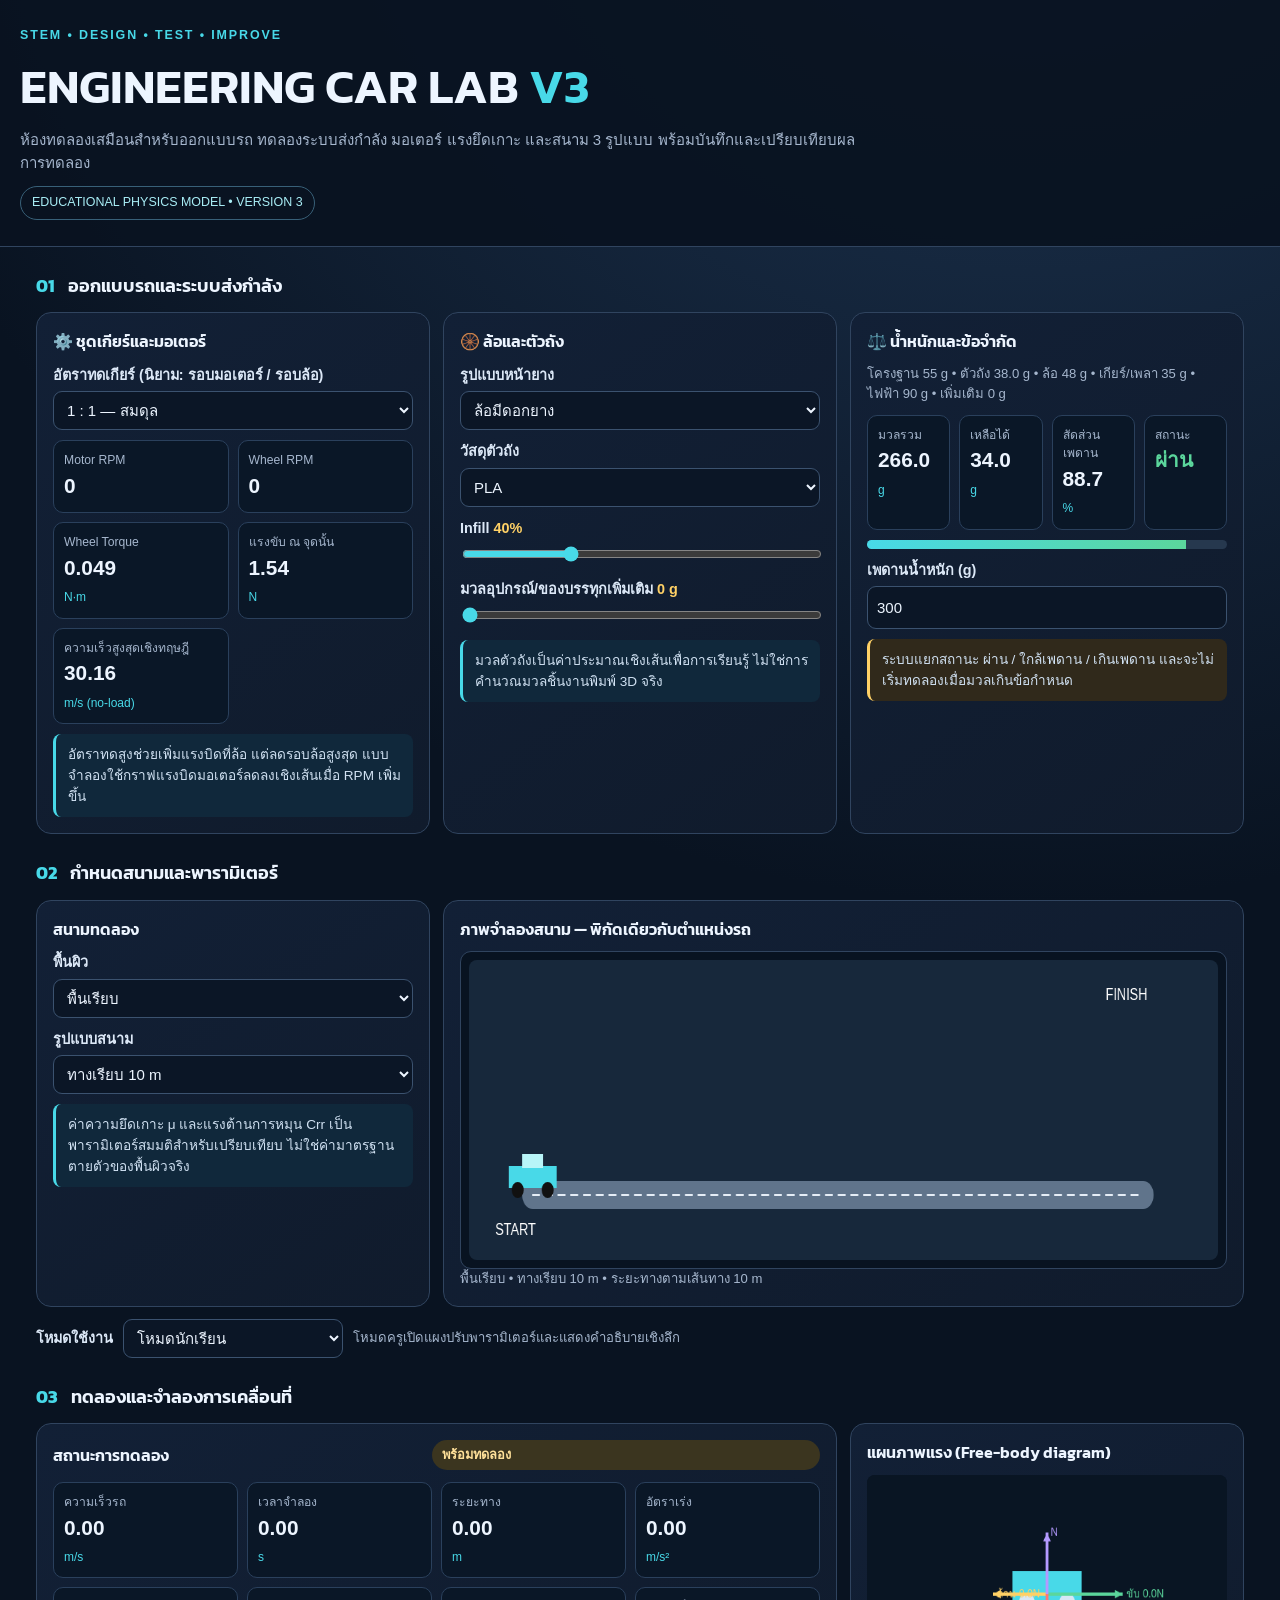
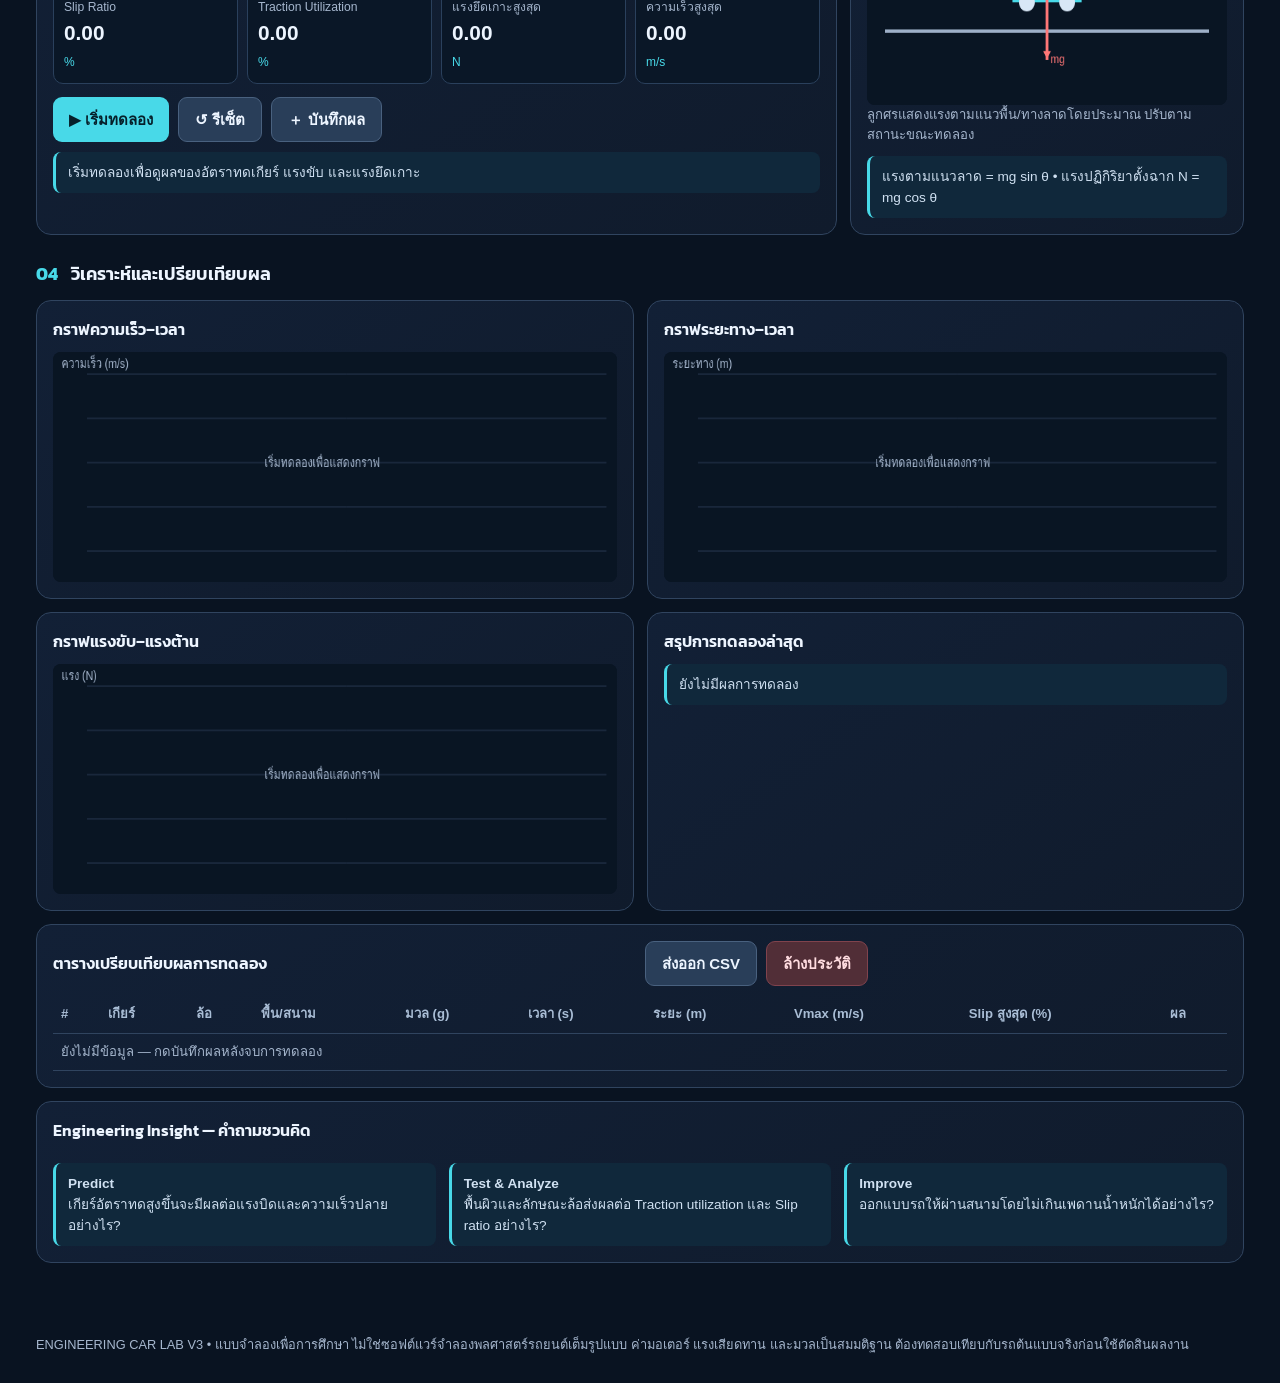
==== commit 6805ee74: "Update index.html" ====
--- a/index.html
+++ b/index.html
@@ -1,6 +1,17 @@
 <!DOCTYPE html>
 <html lang="th">
 <head>
+ 
+<!-- เชื่อมต่อ Google Fonts -->
+<link rel="preconnect" href="https://fonts.googleapis.com">
+<link rel="preconnect" href="https://fonts.gstatic.com" crossorigin>
+
+<!-- โหลดฟอนต์ Prompt และ Kanit -->
+<link href="https://fonts.googleapis.com/css2?family=Kanit:wght@400;500;600;700&family=Prompt:wght@300;400;500;600;700&display=swap" rel="stylesheet">
+
+<!-- เรียกใช้ไฟล์ CSS -->
+<link rel="stylesheet" href="style.css">
+
 <meta charset="UTF-8"><meta name="viewport" content="width=device-width, initial-scale=1">
 <meta name="theme-color" content="#0b1220">
 <title>ENGINEERING CAR LAB V3</title>
@@ -223,4 +234,4 @@
 $('course').addEventListener('change',()=>{if(!running)reset()});$('surface').addEventListener('change',()=>{if(!running)reset()});
 window.addEventListener('resize',()=>{drawTrack(latest?.x||0);drawAll();drawForce(lastState||{theta:0,drive:0,rolling:0,gravity:0,normal:0})});
 updateDesign();reset();
-</script></body></html>+</script></body></html>
--- a/style.css
+++ b/style.css
@@ -0,0 +1,33 @@
+
+/* กำหนดฟอนต์หลักของเว็บไซต์ */
+body {
+    font-family: 'Prompt', sans-serif;
+    font-size: 16px;
+    line-height: 1.7;
+}
+
+/* กำหนดฟอนต์สำหรับหัวข้อ */
+h1, h2, h3, h4, h5, h6 {
+    font-family: 'Kanit', sans-serif;
+    font-weight: 600;
+}
+
+/* ปรับขนาดหัวข้อ */
+h1 {
+    font-size: 2.5rem;
+}
+
+h2 {
+    font-size: 2rem;
+}
+
+h3 {
+    font-size: 1.5rem;
+}
+
+/* ปรับปุ่ม */
+button, .btn {
+    font-family: 'Prompt', sans-serif;
+    font-weight: 500;
+}
+
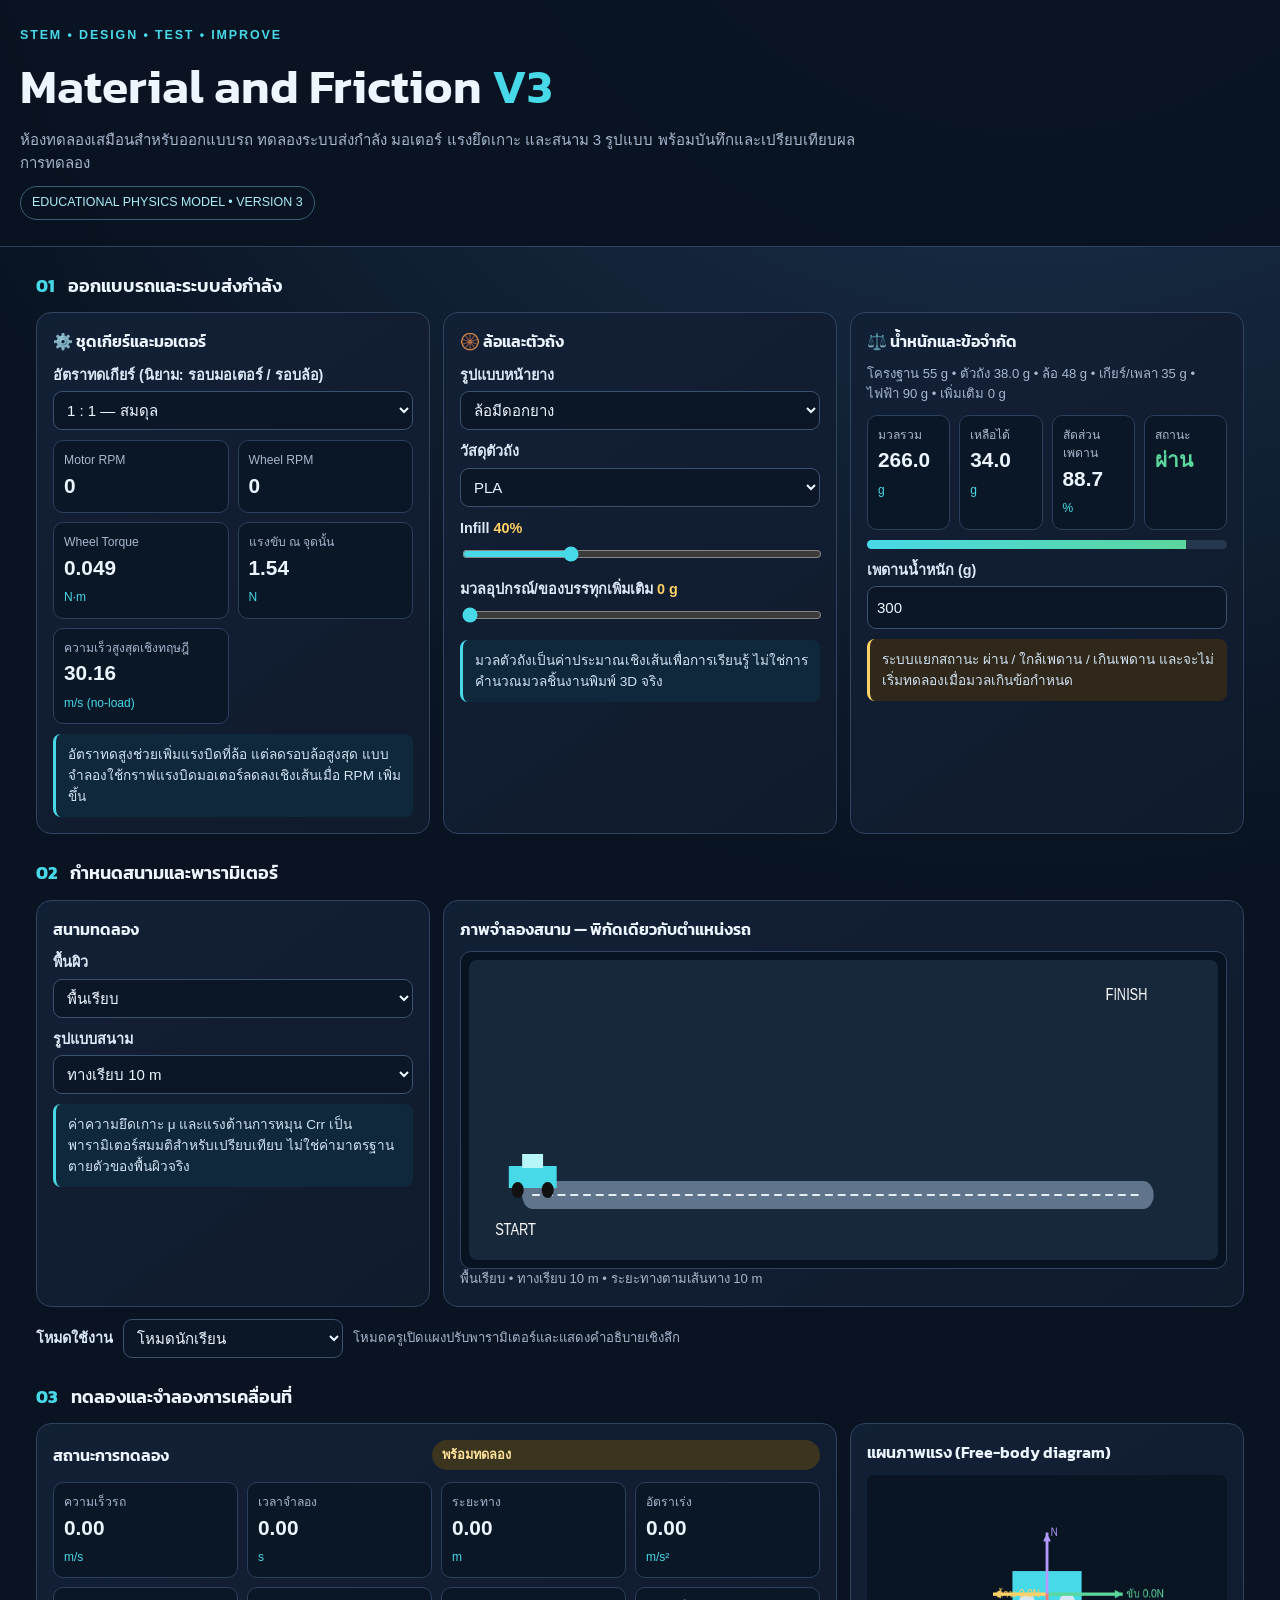
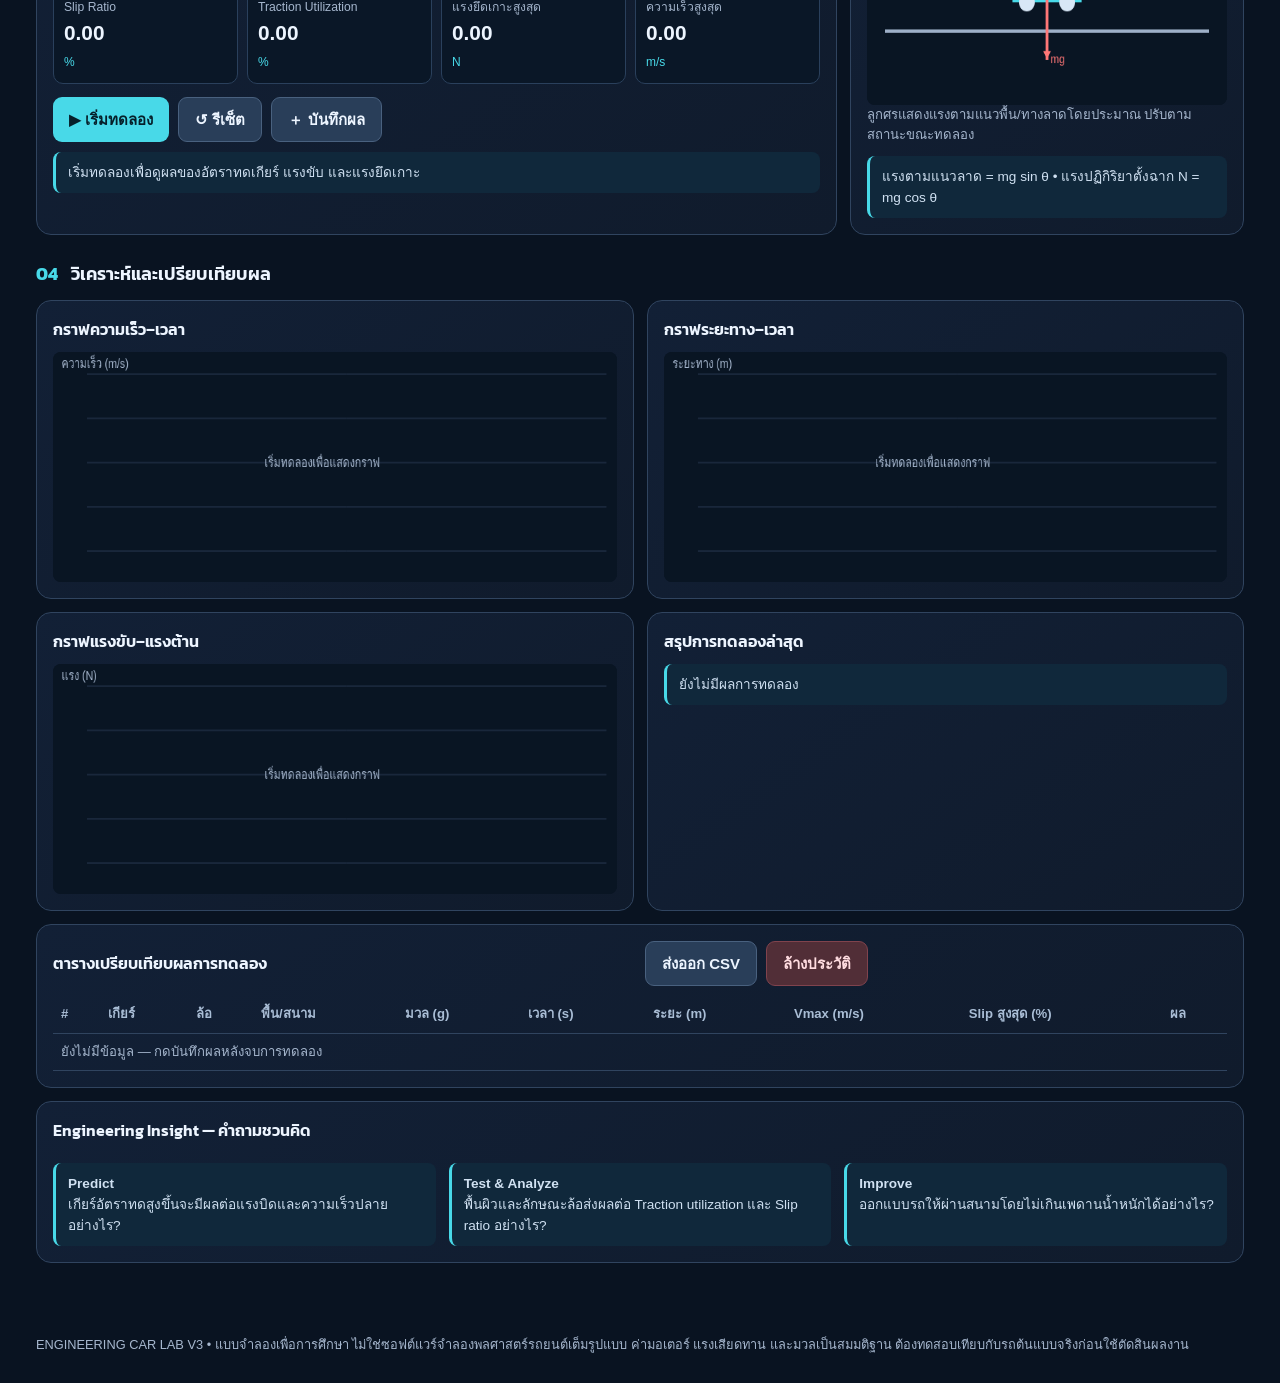
==== commit db3e1995: "Change header to 'Material and Friction V3' Updated header content to reflect new topic and version." ====
--- a/index.html
+++ b/index.html
@@ -14,7 +14,7 @@
 
 <meta charset="UTF-8"><meta name="viewport" content="width=device-width, initial-scale=1">
 <meta name="theme-color" content="#0b1220">
-<title>ENGINEERING CAR LAB V3</title>
+<title>Material and Friction Lab</title>
 <style>
 :root{--bg:#091321;--panel:#122036;--panel2:#172942;--line:#30445f;--txt:#edf5ff;--muted:#a6b7ce;--cyan:#48d9e8;--green:#5bd69c;--yellow:#ffd166;--red:#ff7777;--purple:#b49aff}
 *{box-sizing:border-box}body{margin:0;background:radial-gradient(circle at 80% -10%,#203958 0,transparent 35%),var(--bg);color:var(--txt);font:15px/1.55 Inter,"Noto Sans Thai",Tahoma,sans-serif}
@@ -31,7 +31,7 @@
 @media(max-width:560px){.s3,.s4,.s5,.s6,.s7,.s8{grid-column:span 12}header{padding:20px 16px}main{padding:0 11px 35px}.card{padding:13px}#trackCanvas{height:230px}canvas{height:190px}}
 </style></head>
 <body>
-<header><div class="eyebrow">STEM • DESIGN • TEST • IMPROVE</div><h1>ENGINEERING CAR LAB <span style="color:var(--cyan)">V3</span></h1><p class="sub">ห้องทดลองเสมือนสำหรับออกแบบรถ ทดลองระบบส่งกำลัง มอเตอร์ แรงยึดเกาะ และสนาม 3 รูปแบบ พร้อมบันทึกและเปรียบเทียบผลการทดลอง</p><span class="tag">EDUCATIONAL PHYSICS MODEL • VERSION 3</span></header>
+<header><div class="eyebrow">STEM • DESIGN • TEST • IMPROVE</div><h1>Material and Friction <span style="color:var(--cyan)">V3</span></h1><p class="sub">ห้องทดลองเสมือนสำหรับออกแบบรถ ทดลองระบบส่งกำลัง มอเตอร์ แรงยึดเกาะ และสนาม 3 รูปแบบ พร้อมบันทึกและเปรียบเทียบผลการทดลอง</p><span class="tag">EDUCATIONAL PHYSICS MODEL • VERSION 3</span></header>
 <main>
 <h2 class="section"><b>01</b> ออกแบบรถและระบบส่งกำลัง</h2>
 <div class="grid">
